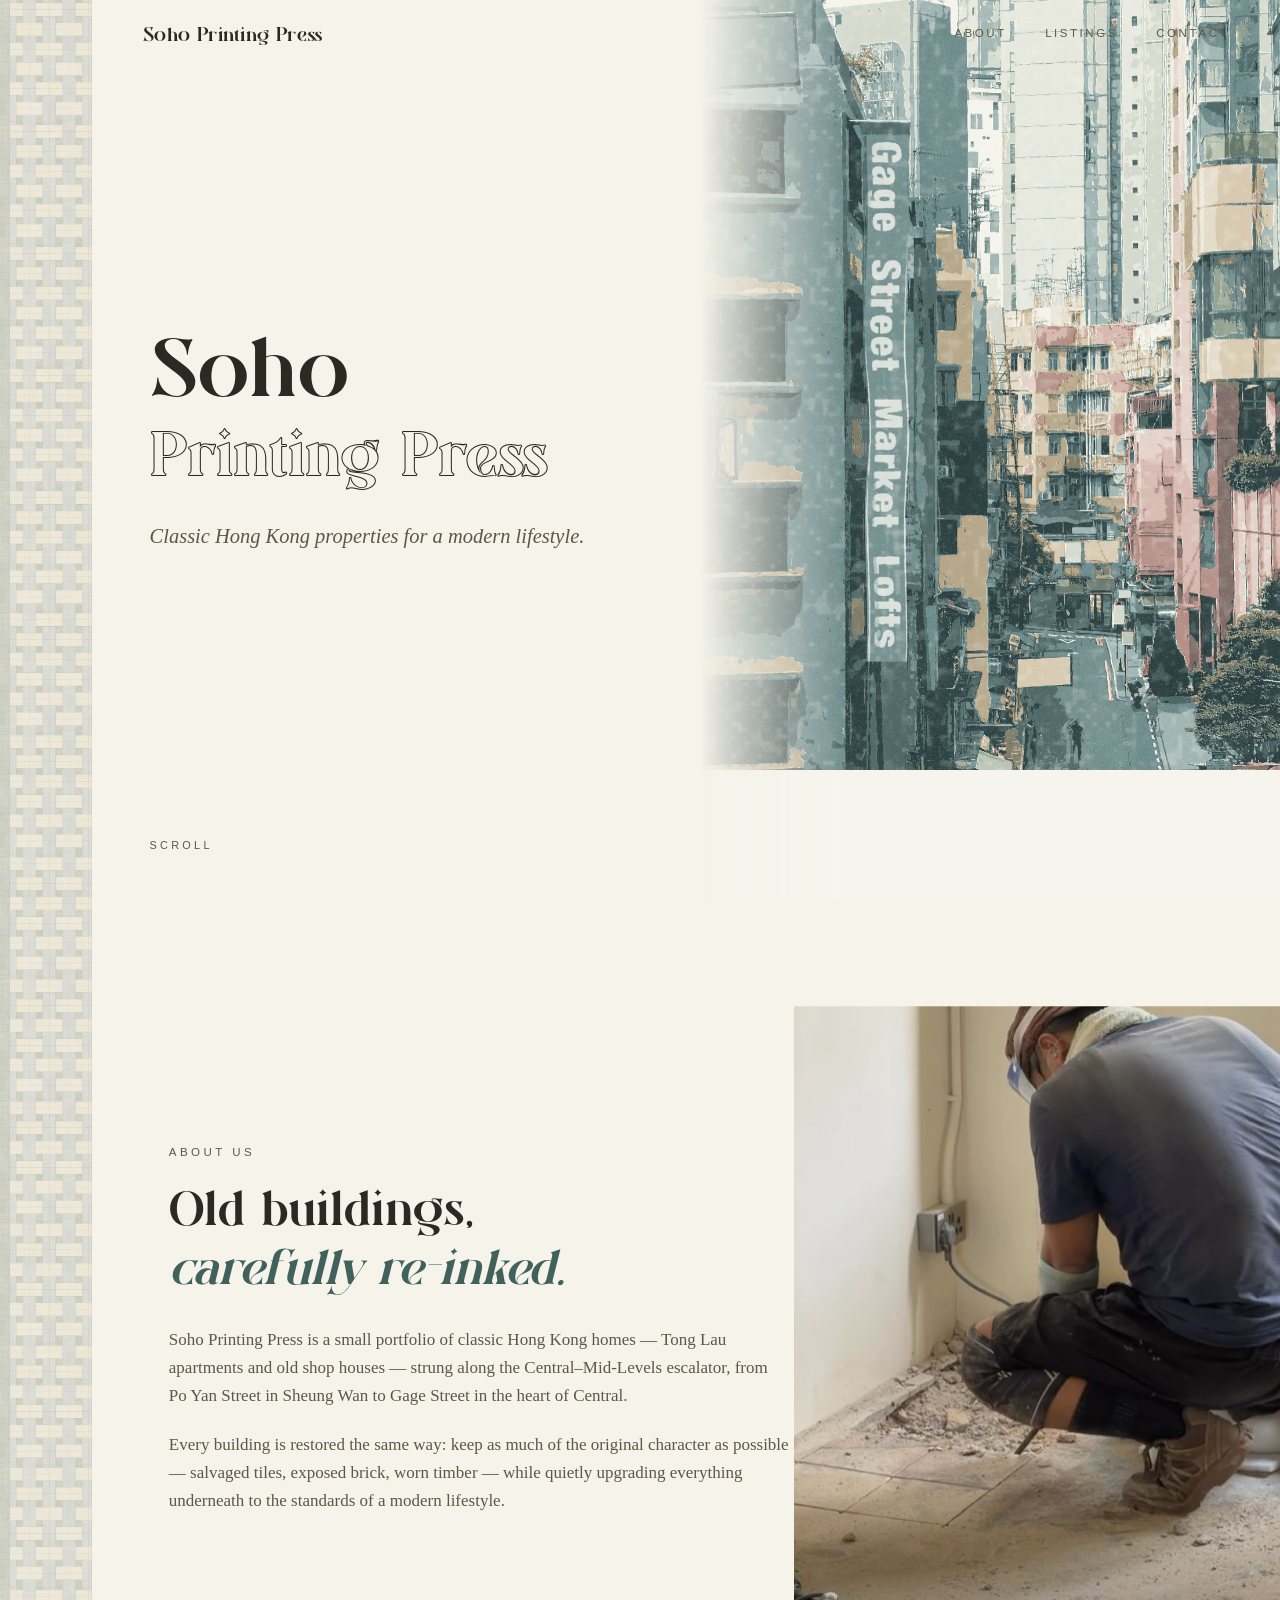
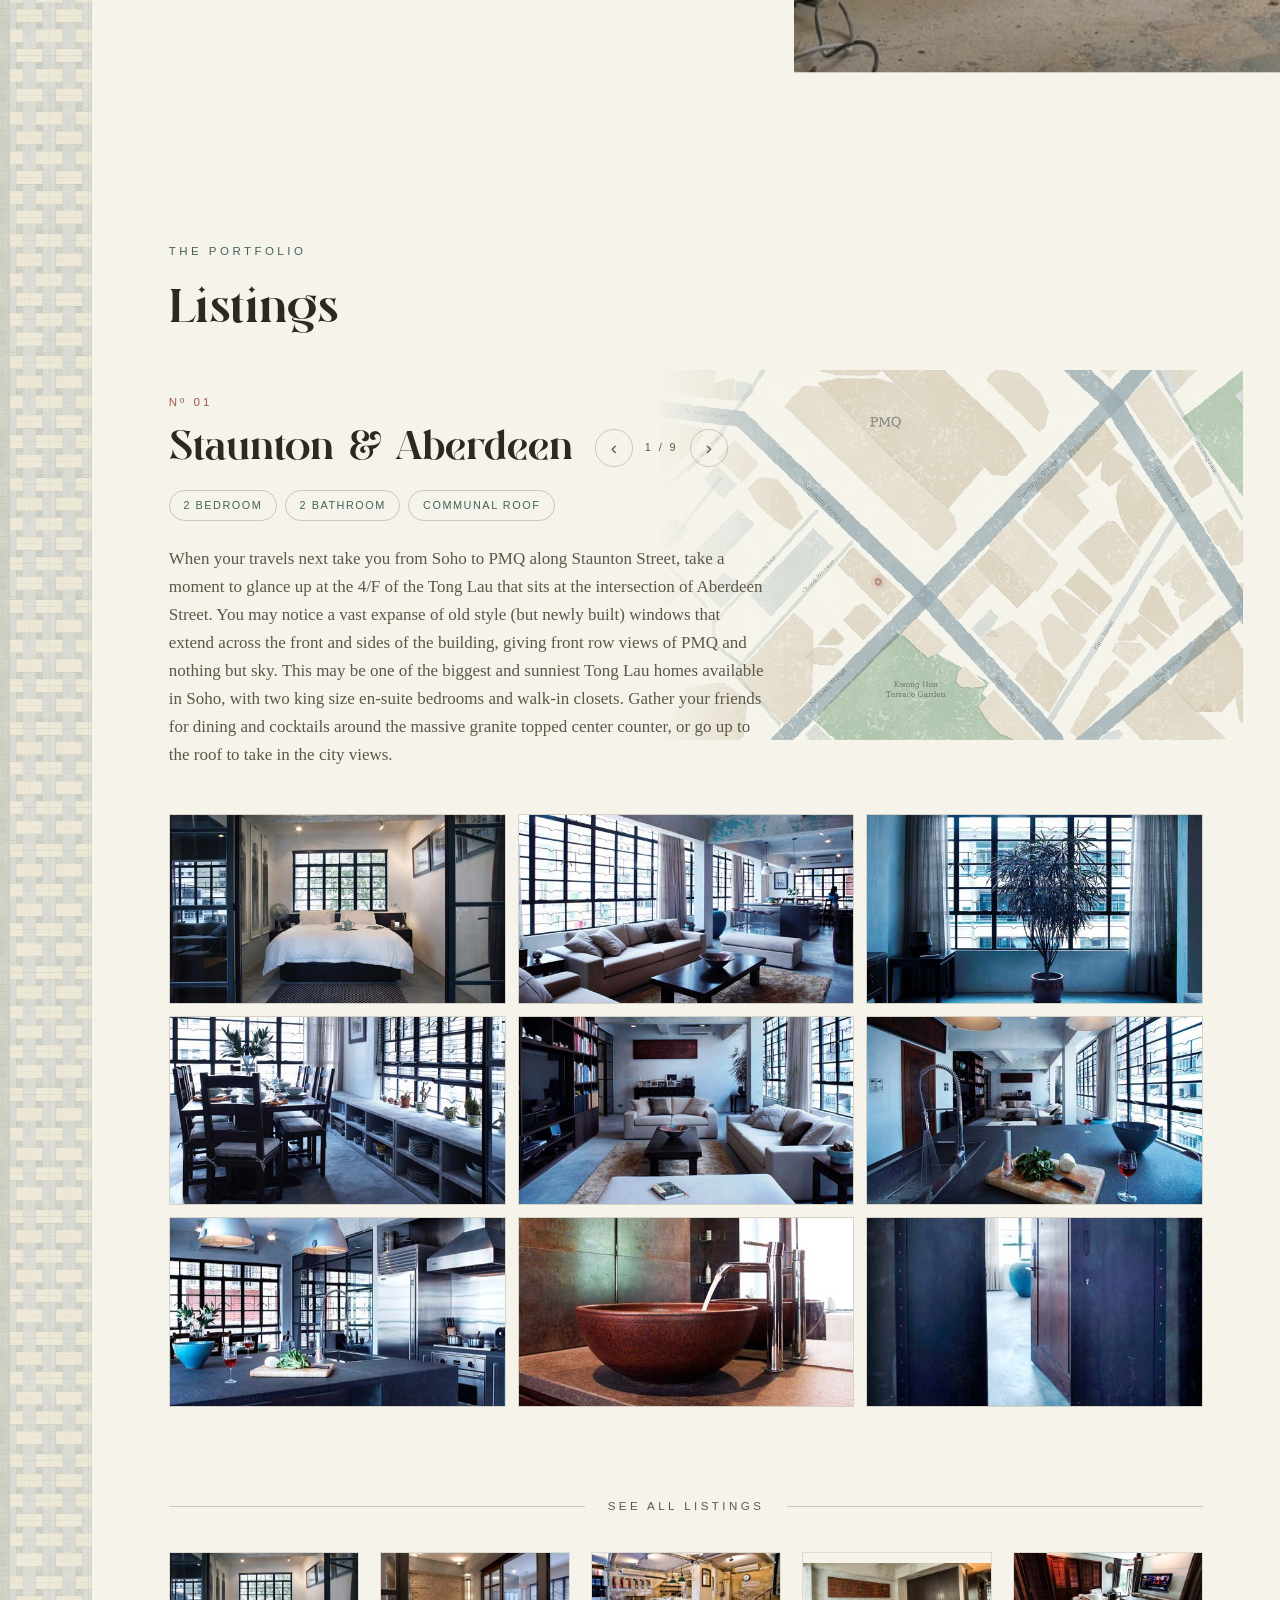
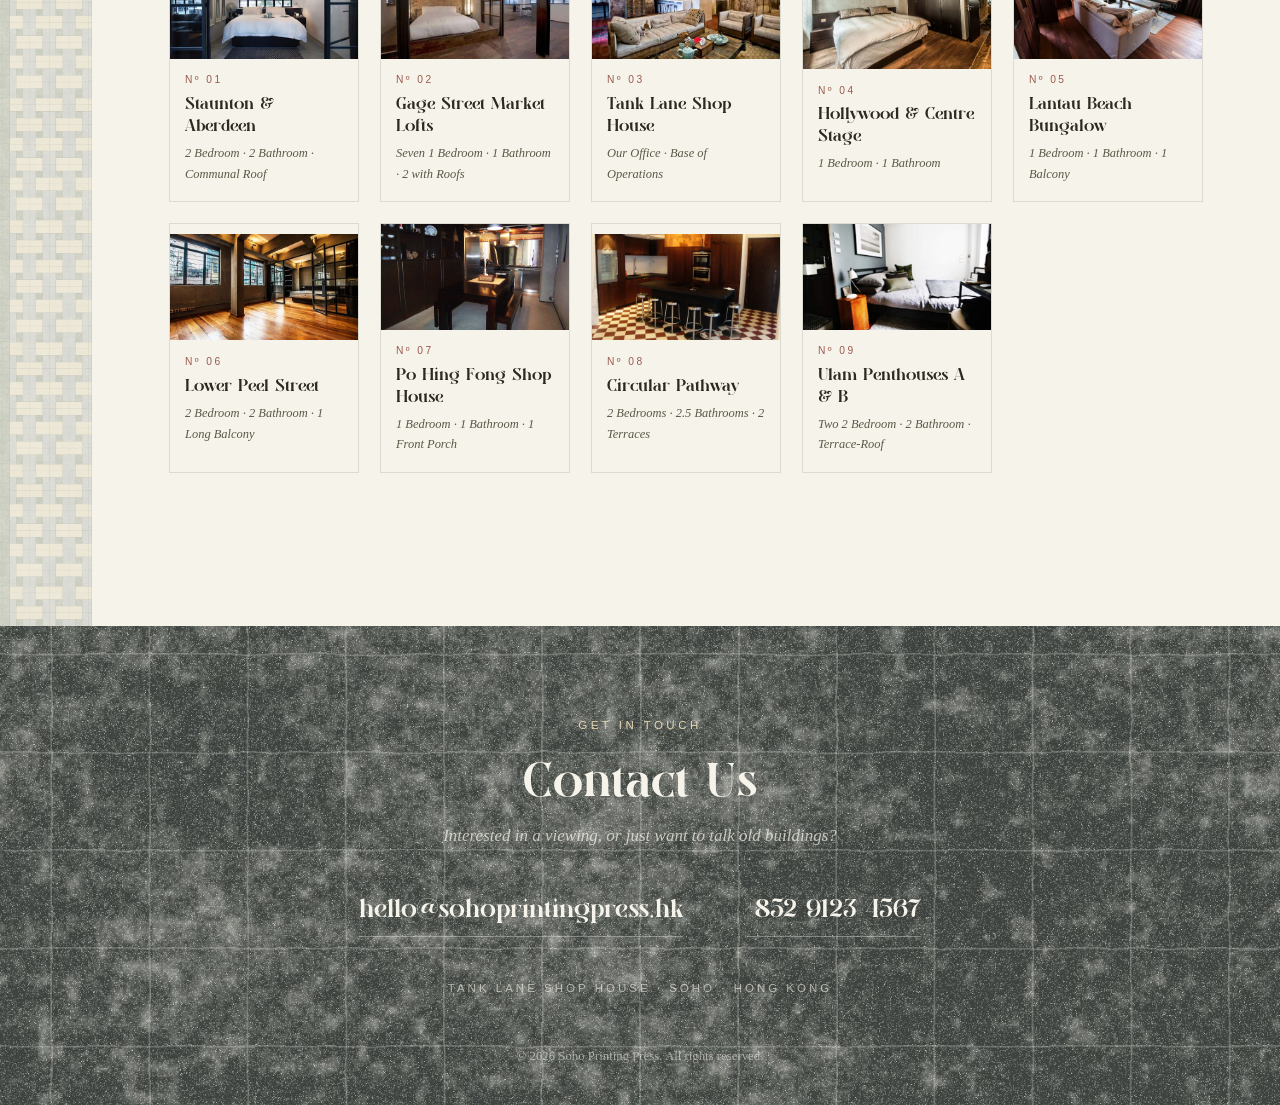
==== index.html @ c4a1db9d "Mobile hero/listings rework, Listings section title, rotating selvedge tiles, reliable press build -" ====
<!doctype html>
<html lang="en">
<head>
<meta charset="utf-8">
<meta name="viewport" content="width=device-width, initial-scale=1">
<title>Soho Printing Press — Classic Hong Kong Properties</title>
<meta name="description" content="Soho Printing Press is a portfolio of classic Hong Kong Tong Lau and shop house properties, restored for a modern lifestyle.">
<link rel="icon" type="image/png" href="assets/favicon.png">
<link rel="stylesheet" href="css/style.css">
</head>
<body>

<header class="nav" id="nav">
  <a class="nav-brand" href="#top">Soho Printing Press</a>
  <nav class="nav-links" aria-label="Sections">
    <a href="#about">About</a>
    <a href="#listings">Listings</a>
    <a href="#contact">Contact</a>
  </nav>
</header>

<main id="top">

  <!-- Printed selvedge: a woven-tile ribbon down the margin; stops at the footer -->
  <div class="ribbon" aria-hidden="true"></div>

  <!-- ============ HERO ============ -->
  <section class="hero">
    <div class="hero-text">
      <h1>
        <span class="h1-solid">Soho</span>
        <span class="h1-outline">Printing&nbsp;Press</span>
      </h1>
      <p class="tagline">Classic Hong Kong properties for a modern lifestyle.</p>
      <a class="scroll-cue" href="#about" aria-label="Scroll down to learn more">
        <span>Scroll</span>
        <i class="cue-line" aria-hidden="true"></i>
      </a>
    </div>
    <div class="hero-art">
      <div class="print-frame">
        <iframe id="hero-print" src="art/gage-street-living-print-fast.html"
                title="Gage Street — a living print" scrolling="no" tabindex="-1"></iframe>
      </div>
    </div>
  </section>

  <!-- ============ ABOUT ============ -->
  <section class="about" id="about">
    <div class="about-inner">
      <p class="eyebrow reveal">About Us</p>
      <h2 class="reveal">Old buildings,<br><em>carefully re-inked.</em></h2>
      <p class="reveal">Soho Printing Press is a small portfolio of classic Hong Kong homes — Tong Lau
        apartments and old shop houses — strung along the Central&ndash;Mid-Levels escalator, from
        Po Yan Street in Sheung Wan to Gage Street in the heart of Central.</p>
      <p class="reveal">Every building is restored the same way: keep as much of the original character
        as possible — salvaged tiles, exposed brick, worn timber — while quietly upgrading everything
        underneath to the standards of a modern lifestyle.</p>
    </div>
    <div class="about-photo" aria-hidden="true"></div>
  </section>

  <!-- ============ LISTINGS ============ -->
  <section class="listings" id="listings">

    <header class="section-head reveal">
      <p class="eyebrow">The Portfolio</p>
      <h2>Listings</h2>
    </header>

    <!-- Listing viewer: cycle through the portfolio with the arrows -->
    <article class="viewer" id="viewer">
      <div class="viewer-prose">
        <header class="viewer-head reveal">
          <p class="l-num" id="viewer-num">Nº 01</p>
          <div class="viewer-title-row">
            <h3 id="viewer-name">Staunton &amp; Aberdeen</h3>
            <div class="viewer-nav">
              <button class="vnav-btn" id="vprev" type="button" aria-label="Previous listing">&#8249;</button>
              <span class="viewer-pos" id="viewer-pos">1 / 9</span>
              <button class="vnav-btn" id="vnext" type="button" aria-label="Next listing">&#8250;</button>
            </div>
          </div>
          <ul class="chips" id="viewer-chips"></ul>
        </header>
        <div class="viewer-body reveal">
          <p id="viewer-desc"></p>
        </div>
        <!-- Illustrated map dissolves in beside the description; one per listing, as they are drawn -->
        <div class="viewer-map" id="viewer-map" aria-hidden="true">
          <iframe id="map-iframe" loading="lazy" src="art/maps/staunton-street-listing-map.html"
                  title="Illustrated location map" scrolling="no" tabindex="-1"></iframe>
        </div>
      </div>
      <div class="viewer-gallery" id="viewer-gallery" aria-label="Photo gallery"></div>
    </article>

    <div class="see-all" id="see-all"><span>See all listings</span></div>
    <div class="cards" id="cards"></div>
  </section>

</main>

<!-- ============ FOOTER ============ -->
<footer class="footer" id="contact">
  <div class="footer-inner">
    <p class="eyebrow eyebrow-light reveal">Get in touch</p>
    <h2 class="reveal">Contact Us</h2>
    <p class="footer-tag reveal">Interested in a viewing, or just want to talk old buildings?</p>
    <div class="footer-contact reveal">
      <a href="mailto:hello@sohoprintingpress.hk">hello@sohoprintingpress.hk</a>
      <a href="tel:+85291234567">+852 9123 4567</a>
    </div>
    <p class="footer-addr reveal">Tank Lane Shop House &middot; Soho &middot; Hong Kong</p>
    <p class="copyright">&copy; <span id="year">2025</span> Soho Printing Press. All rights reserved.</p>
  </div>
</footer>

<!-- ============ LIGHTBOX ============ -->
<div class="lightbox" id="lightbox" aria-hidden="true">
  <button class="lb-close" type="button" data-lb-close aria-label="Close">&times;</button>
  <button class="lb-prev" type="button" aria-label="Previous photo">&#8249;</button>
  <img id="lb-img" alt="">
  <button class="lb-next" type="button" aria-label="Next photo">&#8250;</button>
  <p class="lb-count" id="lb-count"></p>
</div>

<script src="js/main.js"></script>
</body>
</html>
---- css/style.css ----
/* ============================================================
   Soho Printing Press — style sheet
   A letterpress-inspired sheet: paper, ink, and salvaged tile.
   ============================================================ */

@font-face {
  font-family: 'Michelle';
  src: url('../fonts/michelle_2/Michelle.otf') format('opentype');
  font-display: swap;
}
@font-face {
  font-family: 'Michelle Outline';
  src: url('../fonts/michelle_2/Michelle%20Outline.otf') format('opentype');
  font-display: swap;
}

:root {
  --paper:      #f5f3ea;
  --paper-deep: #edeade;
  --ink:        #2b2921;
  --ink-soft:   #5c5847;
  --sage:       #6c8071;
  --teal:       #41625c;
  --blue:       #8ea0b4;
  --cream:      #e4d5b2;
  --rust:       #9c5b4f;
  --line:       rgba(43, 41, 33, .22);
  --line-soft:  rgba(43, 41, 33, .12);
  --ribbon-w:   92px;
  --font-display: 'Michelle', 'Iowan Old Style', 'Palatino Linotype', Georgia, serif;
  --font-outline: 'Michelle Outline', 'Michelle', Georgia, serif;
  --font-body:    'Iowan Old Style', 'Palatino Linotype', 'Book Antiqua', Georgia, serif;
  --font-label:   'Helvetica Neue', Helvetica, Arial, sans-serif;
}

* { box-sizing: border-box; }

html {
  scroll-behavior: smooth;
}

/* Anchor jumps land clear of the fixed nav; the listings section pins to
   the very top of the viewport so no sliver of the section above shows. */
#about, #contact, #viewer { scroll-margin-top: 84px; }
#listings { scroll-margin-top: 0; }

body {
  margin: 0;
  background: var(--paper);
  color: var(--ink);
  font-family: var(--font-body);
  font-size: 17px;
  line-height: 1.65;
  padding-left: var(--ribbon-w);          /* make room for the printed selvedge */
  overflow-x: hidden;
}

main { position: relative; }

img { display: block; max-width: 100%; }
a { color: inherit; }

::selection { background: var(--sage); color: var(--paper); }

/* ------------------------------------------------------------
   The selvedge: woven tiles repeating down the left margin,
   blended into the paper like a printer's registration edge.
   ------------------------------------------------------------ */
.ribbon {
  position: absolute;
  top: 0; bottom: 0;
  left: calc(-1 * var(--ribbon-w));
  width: var(--ribbon-w);
  background: url('../assets/tile-woven.jpg') repeat-y;   /* js/main.js rotates the three tile prints each visit */
  background-size: 100% auto;
  opacity: .34;
  mix-blend-mode: multiply;
  pointer-events: none;
  z-index: 1;
}
.ribbon::after {                            /* a hairline separating selvedge from sheet */
  content: '';
  position: absolute;
  top: 0; bottom: 0; right: 0;
  width: 1px;
  background: var(--line);
}

/* ------------------------------------------------------------
   Navigation
   ------------------------------------------------------------ */
.nav {
  position: fixed;
  top: 0; left: var(--ribbon-w); right: 0;
  z-index: 50;
  display: flex;
  align-items: center;
  justify-content: space-between;
  padding: 1.1rem clamp(1.4rem, 4vw, 3.2rem);
  transition: background .35s ease, box-shadow .35s ease, padding .35s ease, transform .4s cubic-bezier(.2, .7, .2, 1);
}
.nav.hidden {
  transform: translateY(-110%);
}
.nav.scrolled {
  background: rgba(245, 243, 234, .92);
  backdrop-filter: blur(6px);
  box-shadow: 0 1px 0 var(--line-soft);
  padding-top: .7rem;
  padding-bottom: .7rem;
}
.nav-brand {
  font-family: var(--font-display);
  font-size: 1.35rem;
  text-decoration: none;
  letter-spacing: .01em;
  white-space: nowrap;
}
.nav-links { display: flex; gap: clamp(1.2rem, 3vw, 2.6rem); }
.nav-links a {
  font-family: var(--font-label);
  font-size: .72rem;
  letter-spacing: .22em;
  text-transform: uppercase;
  text-decoration: none;
  color: var(--ink-soft);
  position: relative;
  padding-bottom: 3px;
}
.nav-links a::after {
  content: '';
  position: absolute;
  left: 0; bottom: 0;
  width: 100%; height: 1px;
  background: var(--ink);
  transform: scaleX(0);
  transform-origin: right;
  transition: transform .3s ease;
}
.nav-links a:hover::after { transform: scaleX(1); transform-origin: left; }

/* ------------------------------------------------------------
   Shared type
   ------------------------------------------------------------ */
.eyebrow {
  font-family: var(--font-label);
  font-size: .72rem;
  letter-spacing: .3em;
  text-transform: uppercase;
  color: var(--teal);
  margin: 0 0 1.2rem;
}
.eyebrow-light { color: var(--cream); }

h1, h2, h3 { font-family: var(--font-display); font-weight: 400; margin: 0; }

h2 {
  font-size: clamp(2.1rem, 4.4vw, 3.4rem);
  line-height: 1.08;
  margin-bottom: 1.6rem;
}
h2 em { font-style: italic; color: var(--teal); }

/* ------------------------------------------------------------
   Hero — name on the left, the living print on the right
   ------------------------------------------------------------ */
.hero {
  min-height: 100vh;
  display: grid;
  grid-template-columns: minmax(0, 1.05fr) minmax(0, 1fr);
  position: relative;
  z-index: 2;
  /* paper buffer below the print, so jumping to #about doesn't flash art */
  padding-bottom: 10vh;
}
.hero-text {
  display: flex;
  flex-direction: column;
  justify-content: center;
  padding: clamp(5rem, 10vh, 8rem) clamp(1.6rem, 4.5vw, 5rem) clamp(5rem, 12vh, 8rem);
  position: relative;
}
.hero-text h1 { line-height: .98; }
.h1-solid {
  display: block;
  font-size: clamp(3.4rem, 7.2vw, 6.4rem);
  letter-spacing: .01em;
}
.h1-outline {
  display: block;
  font-family: var(--font-outline);
  font-size: clamp(2.6rem, 5.4vw, 4.9rem);
  margin-top: .35rem;
}
.tagline {
  font-size: clamp(1.05rem, 1.6vw, 1.3rem);
  font-style: italic;
  color: var(--ink-soft);
  margin: 1.8rem 0 0;
  white-space: nowrap;
}

.scroll-cue {
  position: absolute;
  left: clamp(1.6rem, 4.5vw, 5rem);
  bottom: clamp(1.6rem, 5vh, 3rem);
  display: flex;
  align-items: center;
  gap: .9rem;
  text-decoration: none;
  font-family: var(--font-label);
  font-size: .68rem;
  letter-spacing: .3em;
  text-transform: uppercase;
  color: var(--ink-soft);
}
.cue-line {
  width: 54px; height: 1px;
  background: var(--ink-soft);
  position: relative;
  overflow: hidden;
}
.cue-line::after {
  content: '';
  position: absolute;
  inset: 0;
  background: var(--paper);
  animation: cue 2.2s cubic-bezier(.65, 0, .35, 1) infinite;
}
@keyframes cue {
  0%   { transform: translateX(-100%); }
  55%  { transform: translateX(0); }
  100% { transform: translateX(102%); }
}

/* The living print sits directly on the sheet, unframed,
   dissolving into the page along its left edge. */
.hero-art {
  display: flex;
  align-items: stretch;
  justify-content: flex-end;
}
.print-frame {
  position: relative;
  height: 100vh;
  aspect-ratio: 983 / 1305;
  max-width: 100%;
  -webkit-mask-image: linear-gradient(to right, transparent 0%, #000 25%);
  mask-image: linear-gradient(to right, transparent 0%, #000 25%);
}
.print-frame iframe {
  width: 100%;
  height: 100%;
  border: 0;
  display: block;
}

/* ------------------------------------------------------------
   About
   ------------------------------------------------------------ */
.about {
  position: relative;
  overflow: hidden;
  padding: clamp(7.5rem, 17vh, 11.5rem) clamp(1.6rem, 6vw, 6rem);
  z-index: 2;
}
.about-photo {
  position: absolute;
  right: 0;
  top: 50%;
  transform: translateY(-50%);
  width: min(38vw, 520px);
  aspect-ratio: 508 / 695;
  background: url('../assets/salvaging-tiles.jpg') center / cover;
  mix-blend-mode: multiply;
  pointer-events: none;
}
.about-inner { max-width: 620px; position: relative; }
.about-inner p { margin: 0 0 1.3rem; color: var(--ink-soft); }
.about-inner p strong { color: var(--ink); }

/* ------------------------------------------------------------
   Listings
   ------------------------------------------------------------ */
.listings {
  padding: clamp(7.5rem, 17vh, 11.5rem) clamp(1.6rem, 6vw, 6rem);
  position: relative;
  z-index: 2;
}
.section-head { margin-bottom: clamp(2.6rem, 6vh, 4rem); }
.section-head h2 { margin-bottom: 0; }
/* Listing viewer */
.viewer { transition: opacity .24s ease; }
.viewer.swap { opacity: 0; }

.viewer-prose { position: relative; }

/* The illustrated map lives on the same layer as the text,
   dissolved into the paper to the right of the description. */
.viewer-map {
  position: absolute;
  top: -3rem; bottom: -2rem;
  left: 47%; right: -2.5rem;
  opacity: 0;
  transition: opacity 1.4s ease;
  pointer-events: none;
  -webkit-mask-image: linear-gradient(to right, transparent 0%, #000 22%);
  mask-image: linear-gradient(to right, transparent 0%, #000 22%);
}
.viewer-map.on { opacity: .55; }
.viewer-map iframe {
  position: absolute;
  top: 46%; left: 0;
  transform: translateY(-50%);
  width: 100%;
  aspect-ratio: 1983 / 1248;
  border: 0;
  mix-blend-mode: multiply;
}
.viewer-head, .viewer-body { position: relative; z-index: 1; }
.viewer-head { margin-bottom: 1.5rem; }
.viewer-title-row {
  display: flex;
  align-items: center;
  flex-wrap: wrap;
  gap: .55rem 1.4rem;
}
.viewer-title-row h3 {
  font-size: clamp(2.1rem, 3.6vw, 3rem);
  line-height: 1.08;
}
.viewer-nav { display: flex; align-items: center; gap: .7rem; }
.vnav-btn {
  width: 2.35rem; height: 2.35rem;
  border-radius: 50%;
  border: 1px solid var(--line);
  background: transparent;
  font-size: 1.2rem;
  line-height: 1;
  color: var(--ink-soft);
  cursor: pointer;
  transition: color .25s ease, border-color .25s ease, transform .25s ease;
}
.vnav-btn:hover { color: var(--ink); border-color: var(--ink); transform: scale(1.08); }
.viewer-pos {
  font-family: var(--font-label);
  font-size: .68rem;
  letter-spacing: .22em;
  color: var(--ink-soft);
  min-width: 3.2em;
  text-align: center;
}
.viewer-body { max-width: 600px; }
.viewer-body p { color: var(--ink-soft); margin: 0; }

.viewer-gallery {
  position: relative;
  z-index: 1;
  display: grid;
  grid-template-columns: repeat(3, 1fr);
  gap: 12px;
  margin-top: clamp(2.2rem, 5vh, 3.4rem);
}

/* "See all listings" divider */
.see-all {
  display: flex;
  align-items: center;
  gap: 1.4rem;
  margin: clamp(4.5rem, 10vh, 6.5rem) 0 clamp(2rem, 4vh, 2.8rem);
}
.see-all::before, .see-all::after {
  content: '';
  flex: 1;
  height: 1px;
  background: var(--line);
}
.see-all span {
  font-family: var(--font-label);
  font-size: .72rem;
  letter-spacing: .3em;
  text-transform: uppercase;
  color: var(--ink-soft);
}

.l-num {
  font-family: var(--font-label);
  font-size: .72rem;
  letter-spacing: .26em;
  text-transform: uppercase;
  color: var(--rust);
  margin: 0 0 .7rem;
}
.featured h3, .modal-text h3 {
  font-size: clamp(1.9rem, 3.2vw, 2.7rem);
  line-height: 1.1;
  margin-bottom: 1.1rem;
}
.chips {
  list-style: none;
  display: flex;
  flex-wrap: wrap;
  gap: .5rem;
  padding: 0;
  margin: 1.1rem 0 0;
}
.chips li {
  font-family: var(--font-label);
  font-size: .68rem;
  letter-spacing: .14em;
  text-transform: uppercase;
  color: var(--teal);
  border: 1px solid var(--line);
  border-radius: 999px;
  padding: .34rem .85rem;
}

.gallery-item {
  position: relative;
  aspect-ratio: 16 / 9;
  overflow: hidden;
  border: 1px solid var(--line-soft);
  cursor: zoom-in;
  padding: 0;
  background: var(--paper-deep);
}
.gallery-item img {
  width: 100%; height: 100%;
  object-fit: cover;
  transition: transform .6s cubic-bezier(.2, .6, .2, 1);
}
.gallery-item:hover img { transform: scale(1.045); }

/* Cards */
.cards {
  display: grid;
  grid-template-columns: repeat(auto-fill, minmax(190px, 1fr));
  gap: clamp(.9rem, 1.6vw, 1.4rem);
}
.card {
  text-align: left;
  border: 1px solid var(--line-soft);
  background: var(--paper);
  padding: 0;
  cursor: pointer;
  font: inherit;
  color: inherit;
  transition: transform .35s ease, box-shadow .35s ease, border-color .35s ease;
}
.card:hover {
  transform: translateY(-5px);
  box-shadow: 0 20px 40px rgba(43, 41, 33, .16);
  border-color: var(--line);
}
.card-img { display: block; aspect-ratio: 16 / 9; overflow: hidden; background: var(--paper-deep); }
.card-img img {
  width: 100%; height: 100%;
  object-fit: cover;
  transition: transform .6s cubic-bezier(.2, .6, .2, 1);
}
.card:hover .card-img img { transform: scale(1.05); }
.card-body { display: block; padding: .85rem .95rem 1.05rem; }
.card-num {
  display: block;
  font-family: var(--font-label);
  font-size: .64rem;
  letter-spacing: .24em;
  text-transform: uppercase;
  color: var(--rust);
}
.card-name {
  display: block;
  font-family: var(--font-display);
  font-size: 1.18rem;
  line-height: 1.15;
  margin: .3rem 0 .35rem;
}
.card-specs { display: block; font-size: .78rem; color: var(--ink-soft); font-style: italic; }

/* ------------------------------------------------------------
   Footer
   ------------------------------------------------------------ */
.footer {
  position: relative;
  z-index: 2;
  margin-left: calc(-1 * var(--ribbon-w));   /* full-bleed past the selvedge */
}
.footer-inner {
  position: relative;
  overflow: hidden;
  background: #595d59 url('../assets/footer-green.jpg') center / cover;
  color: var(--paper);
  text-align: center;
  padding: clamp(4rem, 10vh, 7rem) clamp(1.6rem, 6vw, 6rem) 2.4rem;
}

.footer-inner h2 { color: var(--paper); margin-bottom: .6rem; }
.footer-tag { color: rgba(245, 243, 234, .72); font-style: italic; margin: 0 0 2.2rem; }
.footer-contact {
  display: flex;
  flex-wrap: wrap;
  justify-content: center;
  gap: 1rem clamp(2rem, 5vw, 4rem);
  margin-bottom: 2.6rem;
}
.footer-contact a {
  font-family: var(--font-display);
  font-size: clamp(1.25rem, 2.6vw, 1.8rem);
  text-decoration: none;
  border-bottom: 1px solid rgba(245, 243, 234, .35);
  padding-bottom: .2rem;
  transition: border-color .3s ease, color .3s ease;
}
.footer-contact a:hover { color: var(--cream); border-color: var(--cream); }
.footer-addr {
  font-family: var(--font-label);
  font-size: .72rem;
  letter-spacing: .26em;
  text-transform: uppercase;
  color: rgba(245, 243, 234, .62);
  margin: 0 0 3rem;
}
.copyright {
  font-size: .8rem;
  color: rgba(245, 243, 234, .55);
  margin: 0;
}

/* ------------------------------------------------------------
   Lightbox
   ------------------------------------------------------------ */
.lightbox {
  position: fixed; inset: 0;
  z-index: 120;
  background: rgba(22, 21, 16, .93);
  display: none;
  align-items: center;
  justify-content: center;
}
.lightbox.open { display: flex; }
.lightbox img {
  max-width: 88vw;
  max-height: 84vh;
  box-shadow: 0 30px 80px rgba(0, 0, 0, .5);
}
.lb-close, .lb-prev, .lb-next {
  position: absolute;
  background: none;
  border: none;
  color: rgba(245, 243, 234, .75);
  cursor: pointer;
  transition: color .25s ease;
}
.lb-close:hover, .lb-prev:hover, .lb-next:hover { color: #fff; }
.lb-close { top: 1.2rem; right: 1.6rem; font-size: 2.4rem; }
.lb-prev, .lb-next { top: 50%; transform: translateY(-50%); font-size: 3rem; padding: 1rem; }
.lb-prev { left: 1rem; }
.lb-next { right: 1rem; }
.lb-count {
  position: absolute;
  bottom: 1.4rem;
  left: 50%;
  transform: translateX(-50%);
  font-family: var(--font-label);
  font-size: .72rem;
  letter-spacing: .3em;
  color: rgba(245, 243, 234, .65);
  margin: 0;
}

/* ------------------------------------------------------------
   Scroll reveals
   ------------------------------------------------------------ */
.reveal {
  opacity: 0;
  transform: translateY(26px);
  transition: opacity .8s ease, transform .8s cubic-bezier(.2, .65, .2, 1);
}
.reveal.in { opacity: 1; transform: none; }

/* ------------------------------------------------------------
   Responsive
   ------------------------------------------------------------ */
@media (max-width: 1000px) {
  /* the map drops below the description as a simple block on small screens */
  .viewer-map {
    position: relative;
    inset: auto;
    margin-top: 2rem;
    -webkit-mask-image: none;
    mask-image: none;
  }
  .viewer-map.on { opacity: 1; }
  .viewer-map iframe {
    position: static;
    transform: none;
    width: 100%;
    border: 1px solid var(--line-soft);
  }
}

@media (max-width: 1000px) {
  :root { --ribbon-w: 0px; }   /* selvedge folds away on small screens */
  .ribbon { display: none; }
  .nav { left: 0; }
}

@media (max-width: 860px) {
  /* Hero: tighter to the header, and the print is pulled up behind the
     tagline, dissolving in from its top edge instead of its left. */
  .hero { grid-template-columns: 1fr; min-height: 0; padding-bottom: 5vh; }
  .hero-text { padding-top: 5rem; padding-bottom: 0; z-index: 2; }
  .tagline { white-space: normal; }   /* one line on desktop, wraps on small screens */
  .scroll-cue {
    position: relative;
    left: auto; bottom: auto;
    margin-top: 1.5rem;
    align-self: flex-start;
    background: var(--paper);         /* sits on top of the risen print */
    border: 1px solid var(--line-soft);
    border-radius: 999px;
    padding: .5rem .95rem;
    box-shadow: 0 1px 0 var(--line-soft);
  }
  .hero-art {
    justify-content: center;
    padding: 0 1.2rem;
    margin-top: -2.6rem;              /* the art rises behind the tagline */
    position: relative;
    z-index: 1;
  }
  .print-frame {
    height: auto;
    width: min(100%, 60vh);
    -webkit-mask-image: linear-gradient(to bottom, transparent 0%, #000 16%);
    mask-image: linear-gradient(to bottom, transparent 0%, #000 16%);
  }
  /* the about photo becomes an inline figure after the text on small screens */
  .about-photo {
    position: static;
    transform: none;
    width: min(100%, 420px);
    margin: 2.4rem auto 0;
  }

  /* Listing viewer: arrows above the name, a swipeable photo strip above
     the description, and the map as a faint backdrop behind the title. */
  .viewer { display: flex; flex-direction: column; position: relative; }
  .viewer-prose { display: contents; }
  .viewer-head { order: 1; display: flex; flex-direction: column; }
  .viewer-title-row { display: contents; }
  .viewer-nav { order: -1; margin: 0 0 1.2rem; }
  .vnav-btn { width: 2.6rem; height: 2.6rem; }
  .viewer-body { order: 3; }
  .viewer-gallery {
    order: 2;
    display: flex;
    gap: 10px;
    margin: 0 calc(-1 * clamp(1.6rem, 6vw, 6rem)) 1.8rem;
    padding: 0 clamp(1.6rem, 6vw, 6rem);
    overflow-x: auto;
    scroll-snap-type: x mandatory;
    scrollbar-width: none;
  }
  .viewer-gallery::-webkit-scrollbar { display: none; }
  .gallery-item { flex: 0 0 86%; scroll-snap-align: center; }
  .viewer-map {
    position: absolute;
    top: -2.2rem; bottom: auto;
    left: calc(-1 * clamp(1.6rem, 6vw, 6rem));
    right: calc(-1 * clamp(1.6rem, 6vw, 6rem));
    margin-top: 0;
    -webkit-mask-image: linear-gradient(to bottom, transparent 0%, #000 20%, #000 68%, transparent 100%);
    mask-image: linear-gradient(to bottom, transparent 0%, #000 20%, #000 68%, transparent 100%);
  }
  .viewer-map.on { opacity: .4; }
  .viewer-map iframe {
    position: static;
    transform: none;
    width: 100%;
    border: 0;
  }
}

@media (max-width: 520px) {
  /* the brand and the links wrap onto two lines instead of colliding */
  .nav { flex-wrap: wrap; row-gap: .1rem; padding: .75rem 1.1rem; }
  .nav-brand { font-size: 1.05rem; }
  .nav-links { gap: 1.1rem; margin-left: auto; }
  .nav-links a { font-size: .62rem; letter-spacing: .16em; }
}

/* ------------------------------------------------------------
   Reduced motion
   ------------------------------------------------------------ */
@media (prefers-reduced-motion: reduce) {
  html { scroll-behavior: auto; }
  .reveal { opacity: 1; transform: none; transition: none; }
  .cue-line::after { animation: none; }
  .gallery-item img, .card-img img { transition: none; }
}
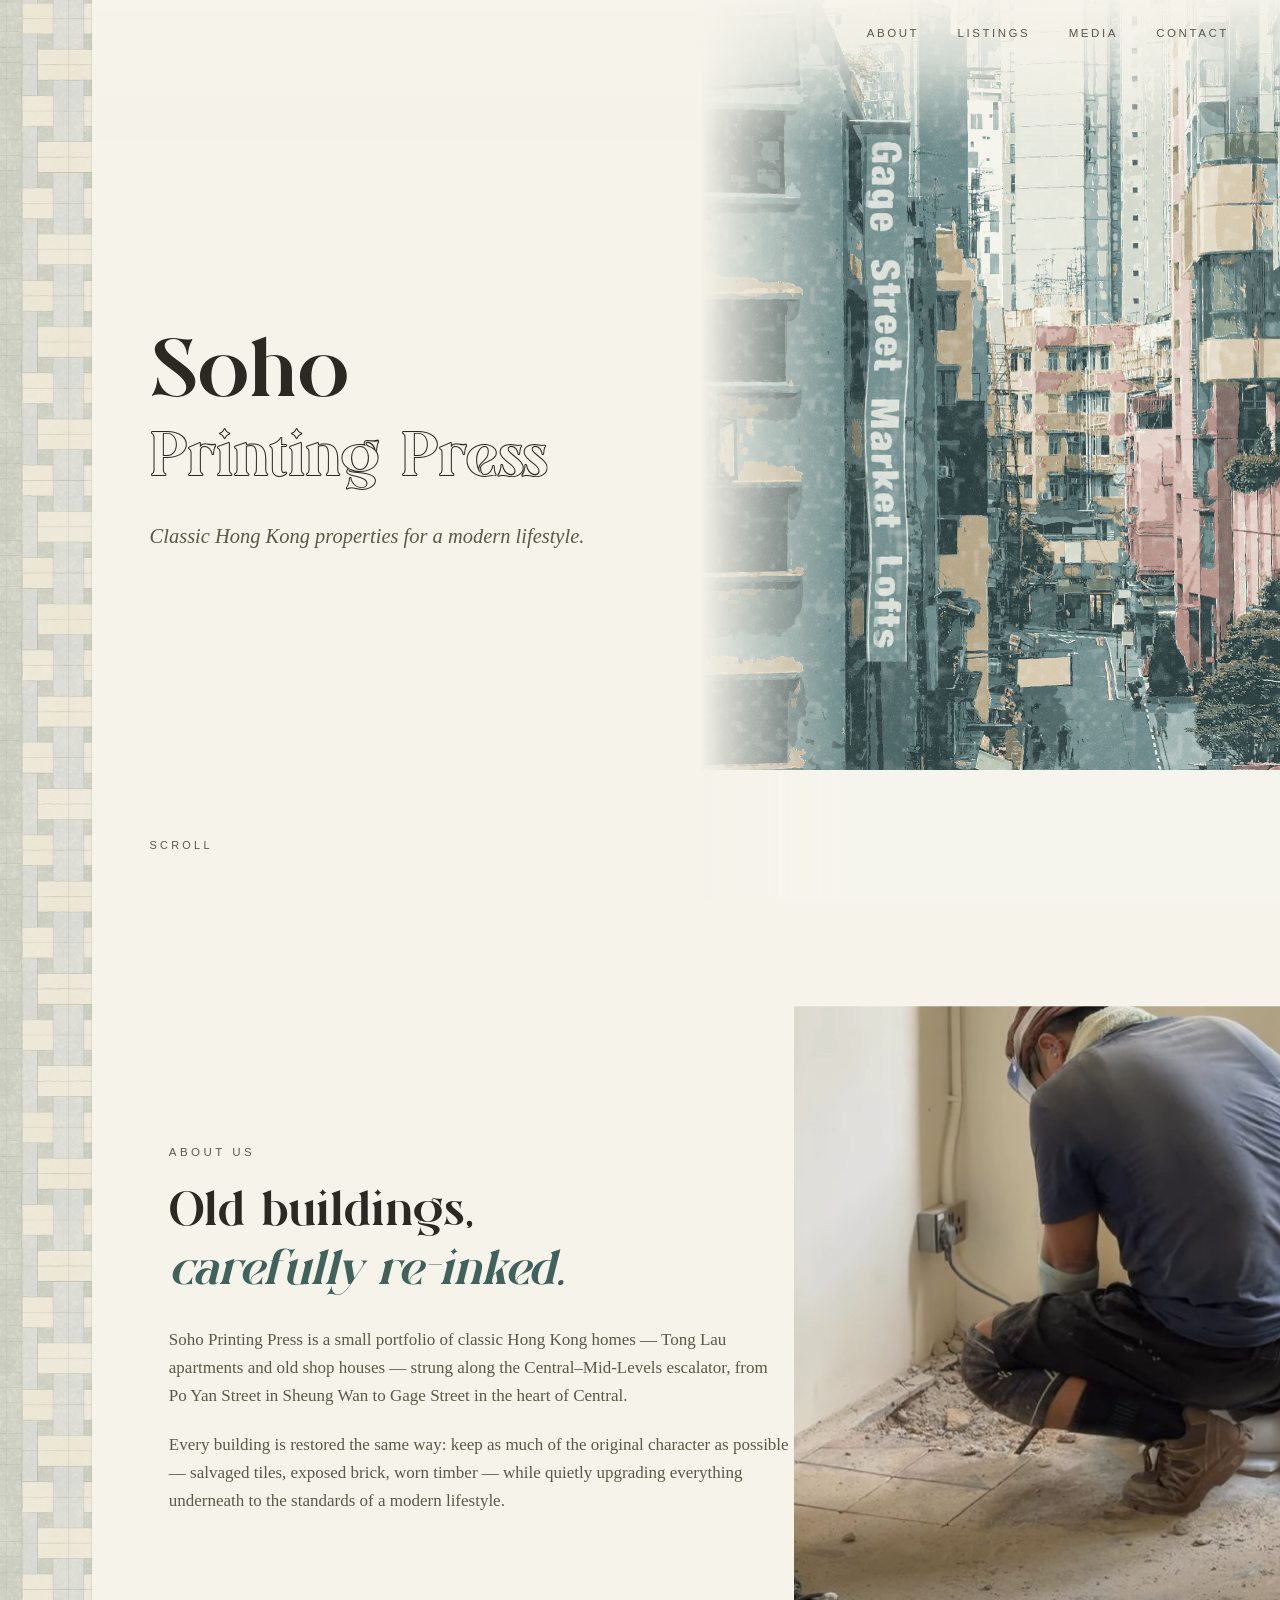
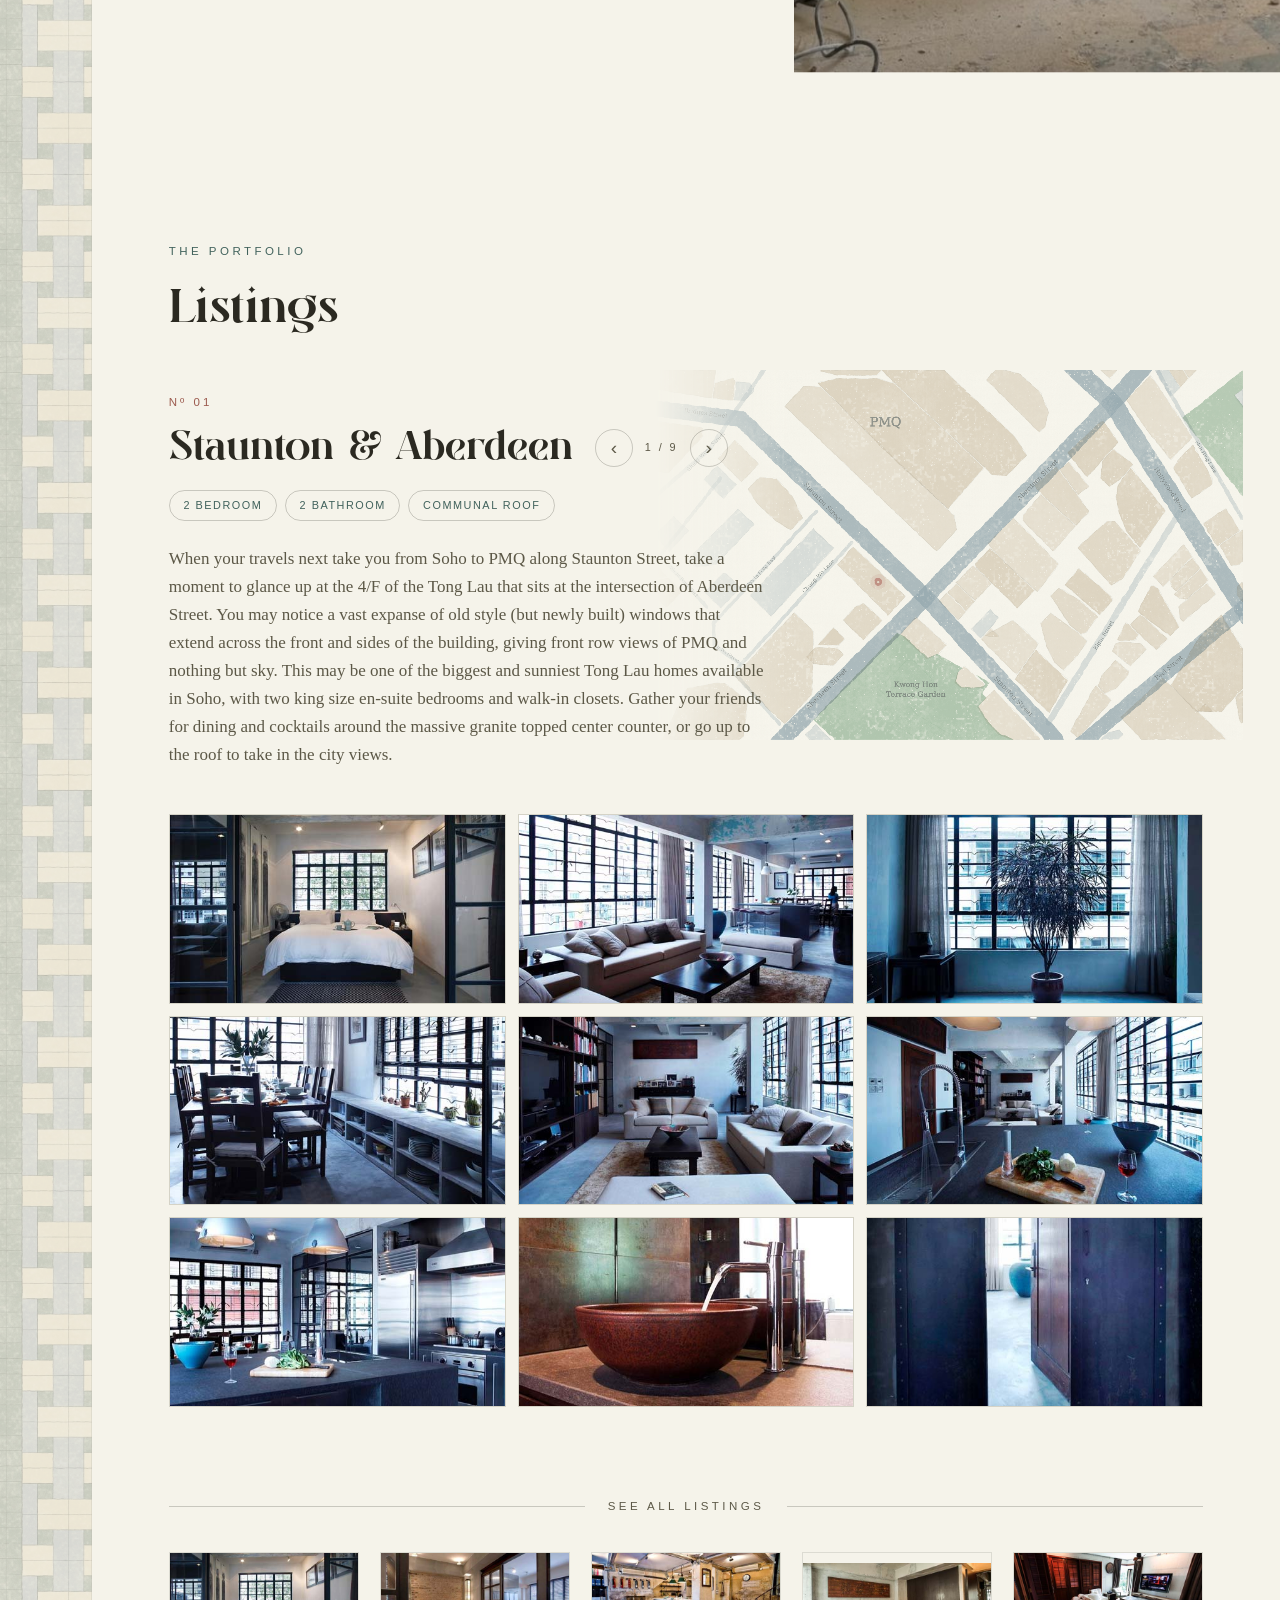
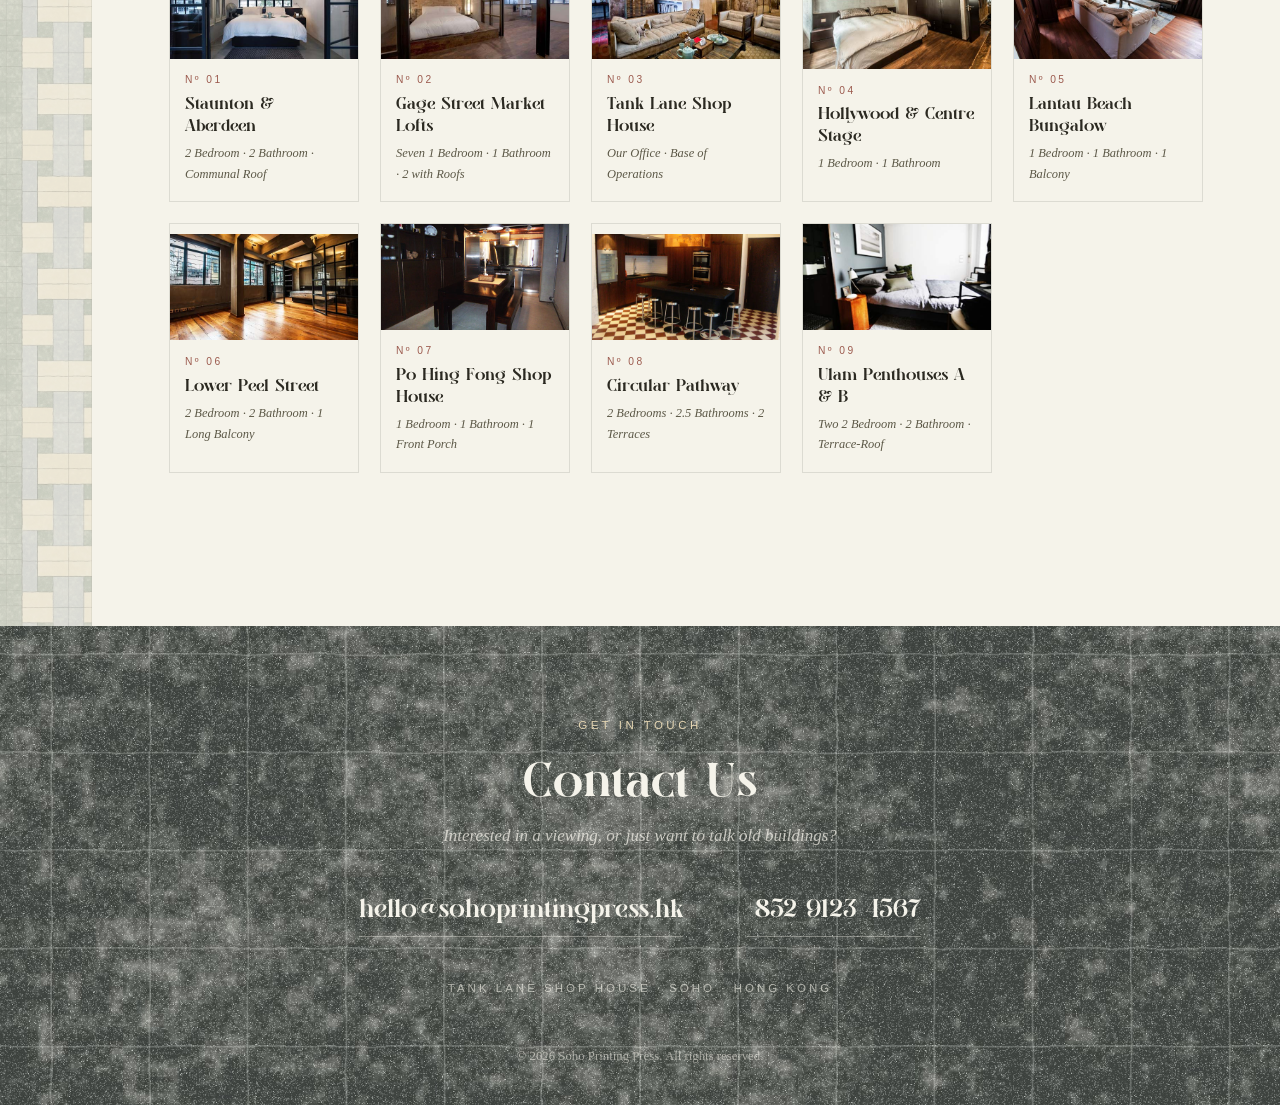
==== commit ad1cbe2d: "Media page, animated title handoff, responsive nav; fix ribbon tile seams - Add media.html (press/in" ====
--- a/index.html
+++ b/index.html
@@ -11,10 +11,14 @@
 <body>
 
 <header class="nav" id="nav">
-  <a class="nav-brand" href="#top">Soho Printing Press</a>
-  <nav class="nav-links" aria-label="Sections">
+  <a class="nav-brand" href="#top"><span class="nb nb-soho">Soho</span> <span class="nb nb-press">Printing&nbsp;Press</span></a>
+  <button class="hamburger" id="hamburger" type="button" aria-label="Toggle menu" aria-expanded="false" aria-controls="nav-links">
+    <span></span><span></span><span></span>
+  </button>
+  <nav class="nav-links" id="nav-links" aria-label="Sections">
     <a href="#about">About</a>
     <a href="#listings">Listings</a>
+    <a href="media.html">Media</a>
     <a href="#contact">Contact</a>
   </nav>
 </header>
@@ -32,10 +36,6 @@
         <span class="h1-outline">Printing&nbsp;Press</span>
       </h1>
       <p class="tagline">Classic Hong Kong properties for a modern lifestyle.</p>
-      <a class="scroll-cue" href="#about" aria-label="Scroll down to learn more">
-        <span>Scroll</span>
-        <i class="cue-line" aria-hidden="true"></i>
-      </a>
     </div>
     <div class="hero-art">
       <div class="print-frame">
@@ -43,6 +43,10 @@
                 title="Gage Street — a living print" scrolling="no" tabindex="-1"></iframe>
       </div>
     </div>
+    <a class="scroll-cue" href="#about" aria-label="Scroll down to learn more">
+      <span>Scroll</span>
+      <i class="cue-line" aria-hidden="true"></i>
+    </a>
   </section>
 
   <!-- ============ ABOUT ============ -->
@@ -125,6 +129,14 @@
   <p class="lb-count" id="lb-count"></p>
 </div>
 
+<!-- A loose copy of the hero title: it is driven by scroll so the real title
+     appears to lift off the sheet and land in the header. -->
+<div class="title-fly" id="title-fly" aria-hidden="true">
+  <span class="tf tf-soho">Soho</span>
+  <span class="tf tf-press-outline">Printing&nbsp;Press</span>
+  <span class="tf tf-press-solid">Printing&nbsp;Press</span>
+</div>
+
 <script src="js/main.js"></script>
 </body>
 </html>
--- a/css/style.css
+++ b/css/style.css
@@ -27,10 +27,10 @@
   --line:       rgba(43, 41, 33, .22);
   --line-soft:  rgba(43, 41, 33, .12);
   --ribbon-w:   92px;
-  --font-display: 'Michelle', 'Iowan Old Style', 'Palatino Linotype', Georgia, serif;
+  --font-display: 'Michelle', 'Iowan Old Style', 'Palatino Linotype', Georgia, 'Songti SC', 'SimSun', 'Noto Serif CJK SC', serif;
   --font-outline: 'Michelle Outline', 'Michelle', Georgia, serif;
-  --font-body:    'Iowan Old Style', 'Palatino Linotype', 'Book Antiqua', Georgia, serif;
-  --font-label:   'Helvetica Neue', Helvetica, Arial, sans-serif;
+  --font-body:    'Iowan Old Style', 'Palatino Linotype', 'Book Antiqua', Georgia, 'Songti SC', 'SimSun', 'Noto Serif CJK SC', serif;
+  --font-label:   'Helvetica Neue', Helvetica, Arial, 'PingFang SC', 'Hiragino Sans GB', 'Microsoft YaHei', 'Noto Sans CJK SC', sans-serif;
 }
 
 * { box-sizing: border-box; }
@@ -71,8 +71,10 @@
   top: 0; bottom: 0;
   left: calc(-1 * var(--ribbon-w));
   width: var(--ribbon-w);
-  background: url('../assets/tile-woven.jpg') repeat-y;   /* js/main.js rotates the three tile prints each visit */
-  background-size: 100% auto;
+  background: url('../assets/tile-woven.jpg') repeat;   /* js/main.js rotates the three tile prints each visit */
+  /* tiles are scaled up so roughly three show across the ribbon (js sets a
+     per-pattern width) instead of the whole compressed sheet */
+  background-size: 233% auto;
   opacity: .34;
   mix-blend-mode: multiply;
   pointer-events: none;
@@ -109,12 +111,85 @@
   padding-top: .7rem;
   padding-bottom: .7rem;
 }
+/* On the landing page the print runs to the top edge, so the transparent
+   header sits on artwork. A paper scrim fades the ink out behind the links;
+   it disappears once the solid header takes over on scroll. */
+.nav::before {
+  content: '';
+  position: absolute;
+  left: 0; right: 0; top: 0;
+  height: 9rem;
+  background: linear-gradient(to bottom,
+    rgba(245, 243, 234, .97) 0%,
+    rgba(245, 243, 234, .72) 42%,
+    rgba(245, 243, 234, 0) 100%);
+  pointer-events: none;
+  z-index: -1;
+  transition: opacity .35s ease;
+}
+.nav.scrolled::before { opacity: 0; }
 .nav-brand {
   font-family: var(--font-display);
   font-size: 1.35rem;
+  line-height: .98;
+  padding-block: .45rem;      /* keeps the header height as the line-height tightens */
   text-decoration: none;
   letter-spacing: .01em;
   white-space: nowrap;
+  /* stays out of the header until the hero title has lifted up into it */
+  opacity: 0;
+  transition: opacity .4s ease;
+}
+.nav.brand-on .nav-brand { opacity: 1; }
+/* The hero title itself becomes the brand, so the hand-off is instant. */
+body.title-morph .nav-brand { transition: none; }
+/* inline-block so each word's box matches the flying copy, making the
+   hand-off at the end of the animation pixel-for-pixel */
+.nav-brand .nb { display: inline-block; }
+
+/* ------------------------------------------------------------
+   The flying hero title
+   A fixed copy of the hero <h1>; scroll drives each word from its
+   place on the sheet to its place in the header, the outlined
+   "Printing Press" inking itself solid on the way.
+   ------------------------------------------------------------ */
+.title-fly {
+  position: fixed;
+  left: 0; top: 0;
+  z-index: 60;
+  display: none;
+  pointer-events: none;
+  visibility: hidden;        /* switched on by js once measured */
+}
+body.title-morph .title-fly { display: block; }
+body.title-morph .hero-text h1 { opacity: 0; }   /* the fly renders the title */
+/* The drop-down menu must sit above the flying title, so fold it away. */
+.nav.menu-open ~ .title-fly { display: none; }
+
+.tf {
+  position: absolute;
+  left: 0; top: 0;
+  transform-origin: 0 0;
+  white-space: nowrap;
+  display: block;
+  line-height: .98;
+  will-change: transform;
+  backface-visibility: hidden;
+}
+.tf-soho {
+  font-family: var(--font-display);
+  font-size: clamp(3.4rem, 7.2vw, 6.4rem);
+  letter-spacing: .01em;
+}
+.tf-press-outline {
+  font-family: var(--font-outline);
+  font-size: clamp(2.6rem, 5.4vw, 4.9rem);
+}
+.tf-press-solid {
+  font-family: var(--font-display);
+  font-size: clamp(2.6rem, 5.4vw, 4.9rem);
+  letter-spacing: .01em;
+  opacity: 0;
 }
 .nav-links { display: flex; gap: clamp(1.2rem, 3vw, 2.6rem); }
 .nav-links a {
@@ -139,6 +214,9 @@
 }
 .nav-links a:hover::after { transform: scaleX(1); transform-origin: left; }
 
+/* The hamburger stays folded away on wide screens */
+.hamburger { display: none; }
+
 /* ------------------------------------------------------------
    Shared type
    ------------------------------------------------------------ */
@@ -200,10 +278,12 @@
   white-space: nowrap;
 }
 
+/* Anchored to .hero, whose 10vh bottom buffer needs compensating for,
+   so the cue lands just above the fold line */
 .scroll-cue {
   position: absolute;
   left: clamp(1.6rem, 4.5vw, 5rem);
-  bottom: clamp(1.6rem, 5vh, 3rem);
+  bottom: calc(clamp(1.6rem, 5vh, 3rem) + 10vh);
   display: flex;
   align-items: center;
   gap: .9rem;
@@ -569,6 +649,68 @@
 }
 
 /* ------------------------------------------------------------
+   Media page — press, interviews and films
+   ------------------------------------------------------------ */
+.media {
+  position: relative;
+  z-index: 2;
+  max-width: 1180px;
+  padding: clamp(7rem, 13vh, 9.5rem) clamp(1.6rem, 6vw, 6rem) clamp(4.5rem, 9vh, 7rem);
+}
+.media-head { max-width: 62ch; margin-bottom: clamp(2.6rem, 6vh, 4rem); }
+.media-head h2 { margin-bottom: .8rem; }
+.media-intro { color: var(--ink-soft); margin: 0; }
+
+.media-group { margin-bottom: clamp(2.6rem, 6vh, 4rem); }
+.media-group h3 {
+  font-size: clamp(1.5rem, 2.4vw, 2rem);
+  line-height: 1.1;
+  margin: 0 0 1.1rem;
+  padding-bottom: .6rem;
+  border-bottom: 1px solid var(--line);
+}
+
+.media-list { list-style: none; margin: 0; padding: 0; }
+.media-item { border-bottom: 1px solid var(--line-soft); }
+.media-item a {
+  display: grid;
+  grid-template-columns: minmax(0, 10rem) minmax(0, 1fr) auto;
+  align-items: baseline;
+  gap: .25rem 1.5rem;
+  padding: .95rem .3rem;
+  text-decoration: none;
+  color: inherit;
+  transition: background .25s ease, padding-left .3s cubic-bezier(.2, .7, .2, 1);
+}
+.media-item a:hover { background: var(--paper-deep); padding-left: .8rem; }
+.media-src {
+  font-family: var(--font-label);
+  font-size: .64rem;
+  letter-spacing: .2em;
+  text-transform: uppercase;
+  color: var(--teal);
+}
+.media-title { font-family: var(--font-display); font-size: 1.08rem; line-height: 1.3; }
+.media-play { color: var(--rust); font-size: .68em; margin-right: .55rem; vertical-align: .08em; }
+.media-meta {
+  font-family: var(--font-label);
+  font-size: .64rem;
+  letter-spacing: .14em;
+  text-transform: uppercase;
+  color: var(--ink-soft);
+  white-space: nowrap;
+  text-align: right;
+}
+.media-arrow { display: inline-block; margin-left: .5rem; transition: transform .25s ease, color .25s ease; }
+.media-item a:hover .media-arrow { transform: translate(2px, -2px); color: var(--rust); }
+
+@media (max-width: 680px) {
+  .media-item a { grid-template-columns: minmax(0, 1fr) auto; }
+  .media-src { grid-column: 1 / -1; }
+  .media-title { font-size: 1rem; }
+}
+
+/* ------------------------------------------------------------
    Scroll reveals
    ------------------------------------------------------------ */
 .reveal {
@@ -606,22 +748,73 @@
 }
 
 @media (max-width: 860px) {
+  /* hamburger replaces the section links; the menu drops open under it */
+  .hamburger {
+    display: flex;
+    flex-direction: column;
+    gap: 5px;
+    background: none;
+    border: 0;
+    padding: .4rem 0;
+    cursor: pointer;
+  }
+  .hamburger span {
+    display: block;
+    width: 22px;
+    height: 1.5px;
+    background: var(--ink);
+    transition: transform .35s ease, opacity .25s ease;
+  }
+  #nav.menu-open .hamburger span:nth-child(1) { transform: translateY(6.5px) rotate(45deg); }
+  #nav.menu-open .hamburger span:nth-child(2) { opacity: 0; }
+  #nav.menu-open .hamburger span:nth-child(3) { transform: translateY(-6.5px) rotate(-45deg); }
+
+  .nav-links {
+    position: absolute;
+    top: 100%;
+    right: clamp(1.4rem, 4vw, 3.2rem);
+    flex-direction: column;
+    gap: 1.15rem;
+    background: var(--paper);
+    border: 1px solid var(--line-soft);
+    border-radius: 4px;
+    box-shadow: 0 14px 34px rgba(43, 41, 33, .16);
+    padding: 1rem 1.4rem;
+    opacity: 0;
+    transform: translateY(-.45rem);
+    pointer-events: none;
+    transition: opacity .3s ease, transform .3s ease;
+  }
+  .nav.menu-open .nav-links {
+    opacity: 1;
+    transform: none;
+    pointer-events: auto;
+  }
+}
+
+@media (max-width: 860px) {
   /* Hero: tighter to the header, and the print is pulled up behind the
      tagline, dissolving in from its top edge instead of its left. */
   .hero { grid-template-columns: 1fr; min-height: 0; padding-bottom: 5vh; }
   .hero-text { padding-top: 5rem; padding-bottom: 0; z-index: 2; }
   .tagline { white-space: normal; }   /* one line on desktop, wraps on small screens */
+  /* the cue drops below the risen print, near the bottom of the screen,
+     reading as a paper 'bubble' once the living print has loaded */
   .scroll-cue {
     position: relative;
     left: auto; bottom: auto;
     margin-top: 1.5rem;
-    align-self: flex-start;
-    background: var(--paper);         /* sits on top of the risen print */
+    justify-self: start;
+    background: var(--paper);         /* sits below the risen print */
     border: 1px solid var(--line-soft);
     border-radius: 999px;
     padding: .5rem .95rem;
     box-shadow: 0 1px 0 var(--line-soft);
-  }
+    opacity: 0;
+    visibility: hidden;
+    transition: opacity .8s ease .3s, visibility .8s;
+  }
+  .hero.art-loaded .scroll-cue { opacity: 1; visibility: visible; }
   .hero-art {
     justify-content: center;
     padding: 0 1.2rem;
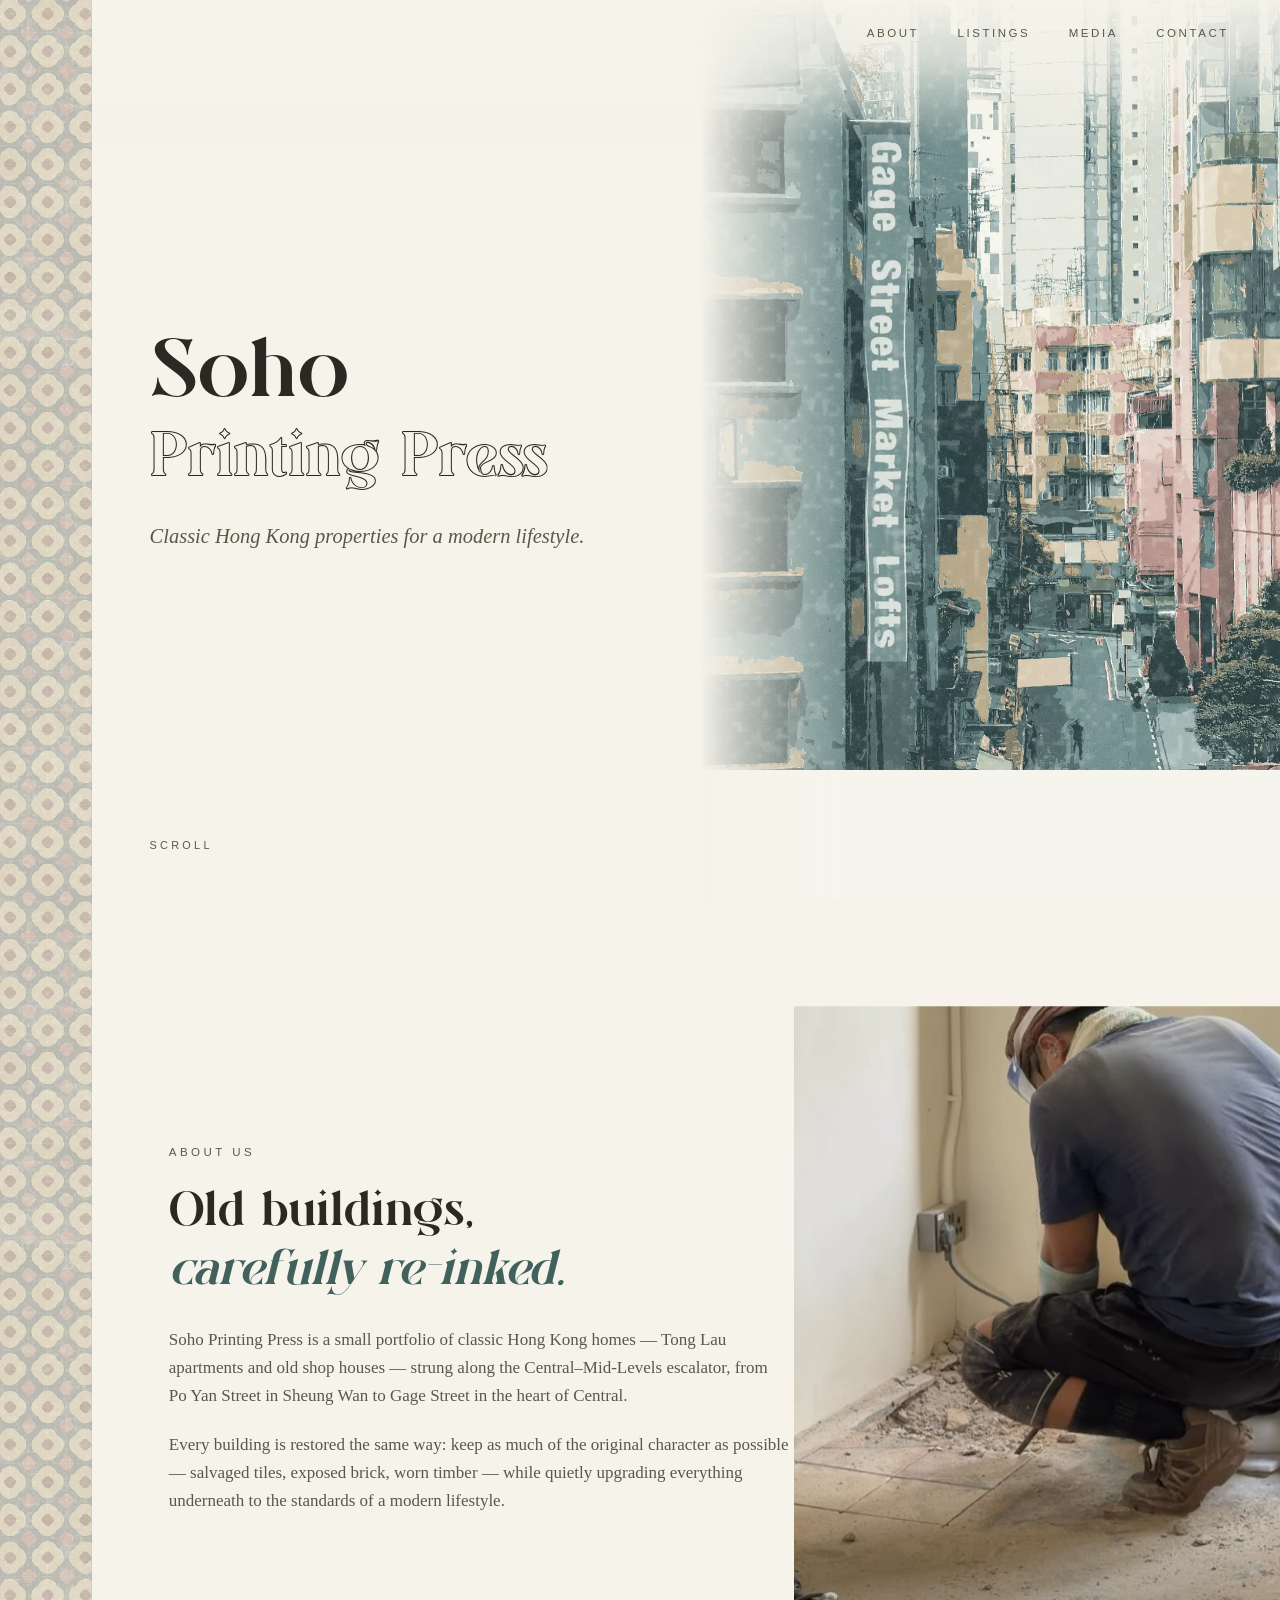
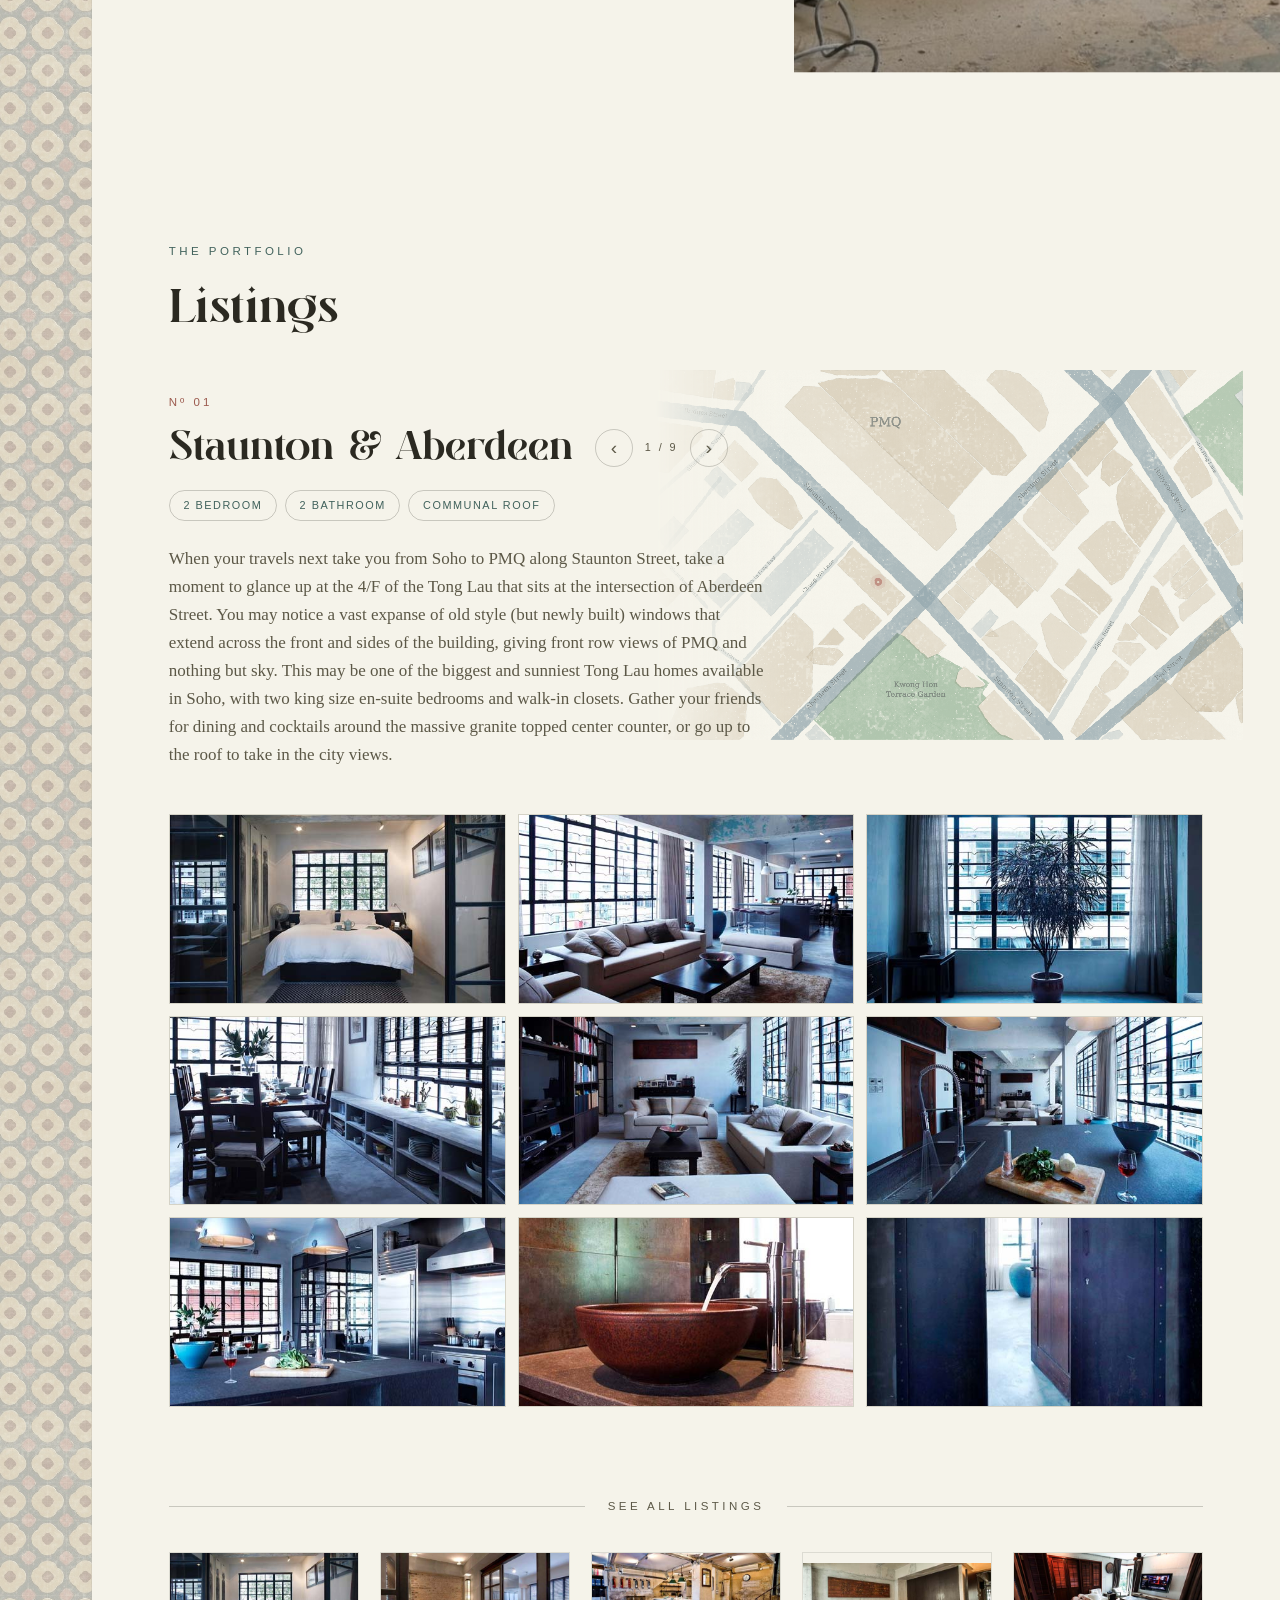
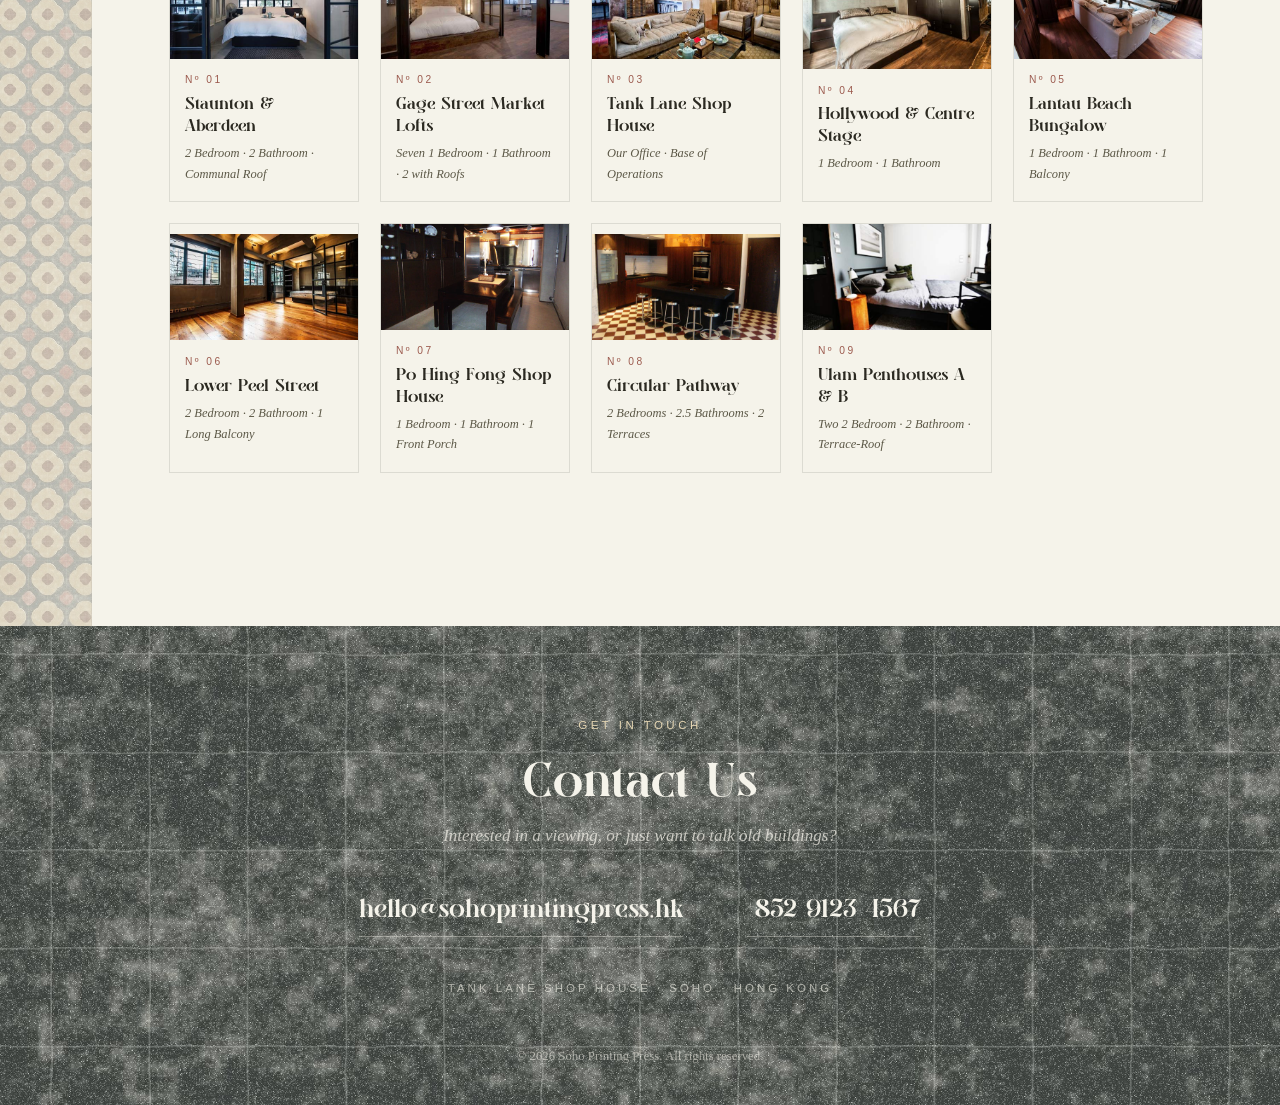
==== commit e61963ec: "Perf: instant listing photos, 89% smaller hero plates, jank-free scroll - Gallery images load eagerl" ====
--- a/index.html
+++ b/index.html
@@ -6,6 +6,10 @@
 <title>Soho Printing Press — Classic Hong Kong Properties</title>
 <meta name="description" content="Soho Printing Press is a portfolio of classic Hong Kong Tong Lau and shop house properties, restored for a modern lifestyle.">
 <link rel="icon" type="image/png" href="assets/favicon.png">
+<link rel="preload" href="fonts/michelle_2/Michelle.otf" as="font" type="font/otf" crossorigin>
+<link rel="preload" href="fonts/michelle_2/Michelle%20Outline.otf" as="font" type="font/otf" crossorigin>
+<link rel="prefetch" href="art/maps/staunton-street-listing-map.html">
+<link rel="prefetch" href="art/maps/16-gage-street-listing-map.html">
 <link rel="stylesheet" href="css/style.css">
 </head>
 <body>
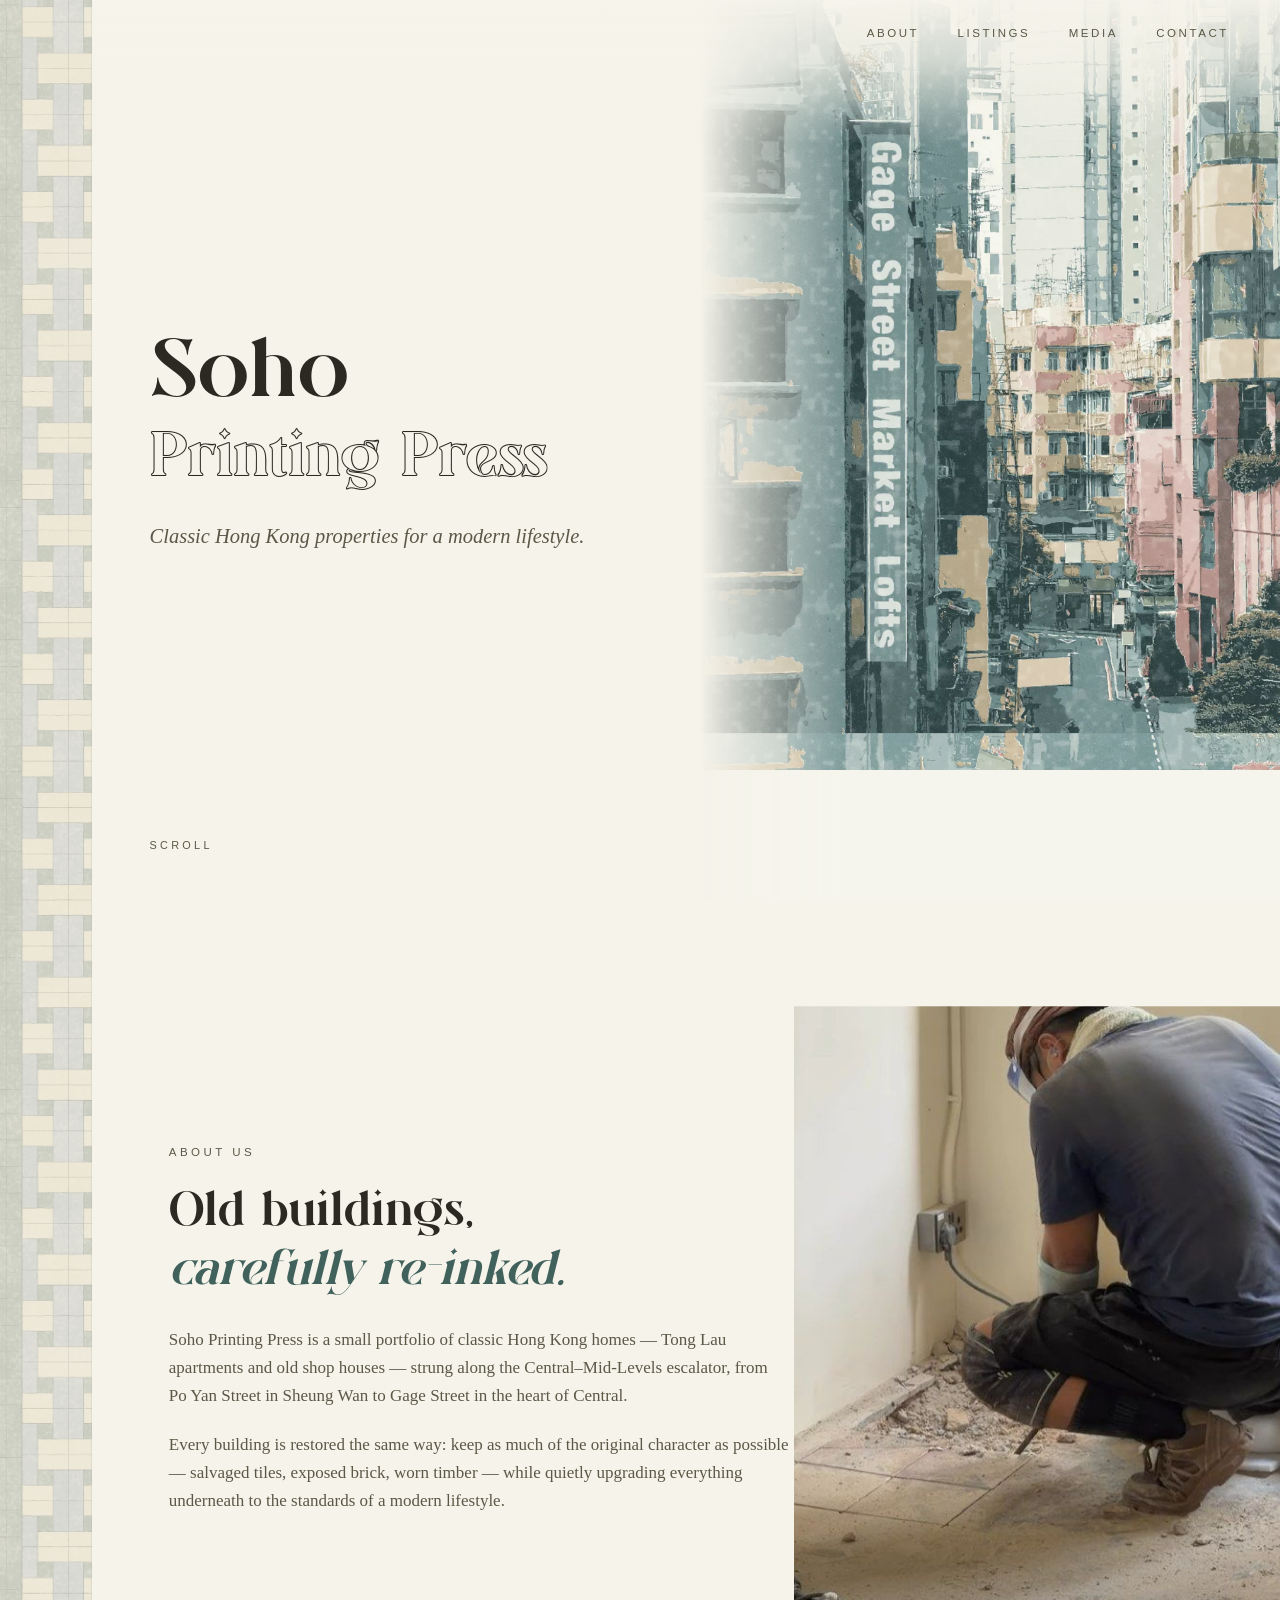
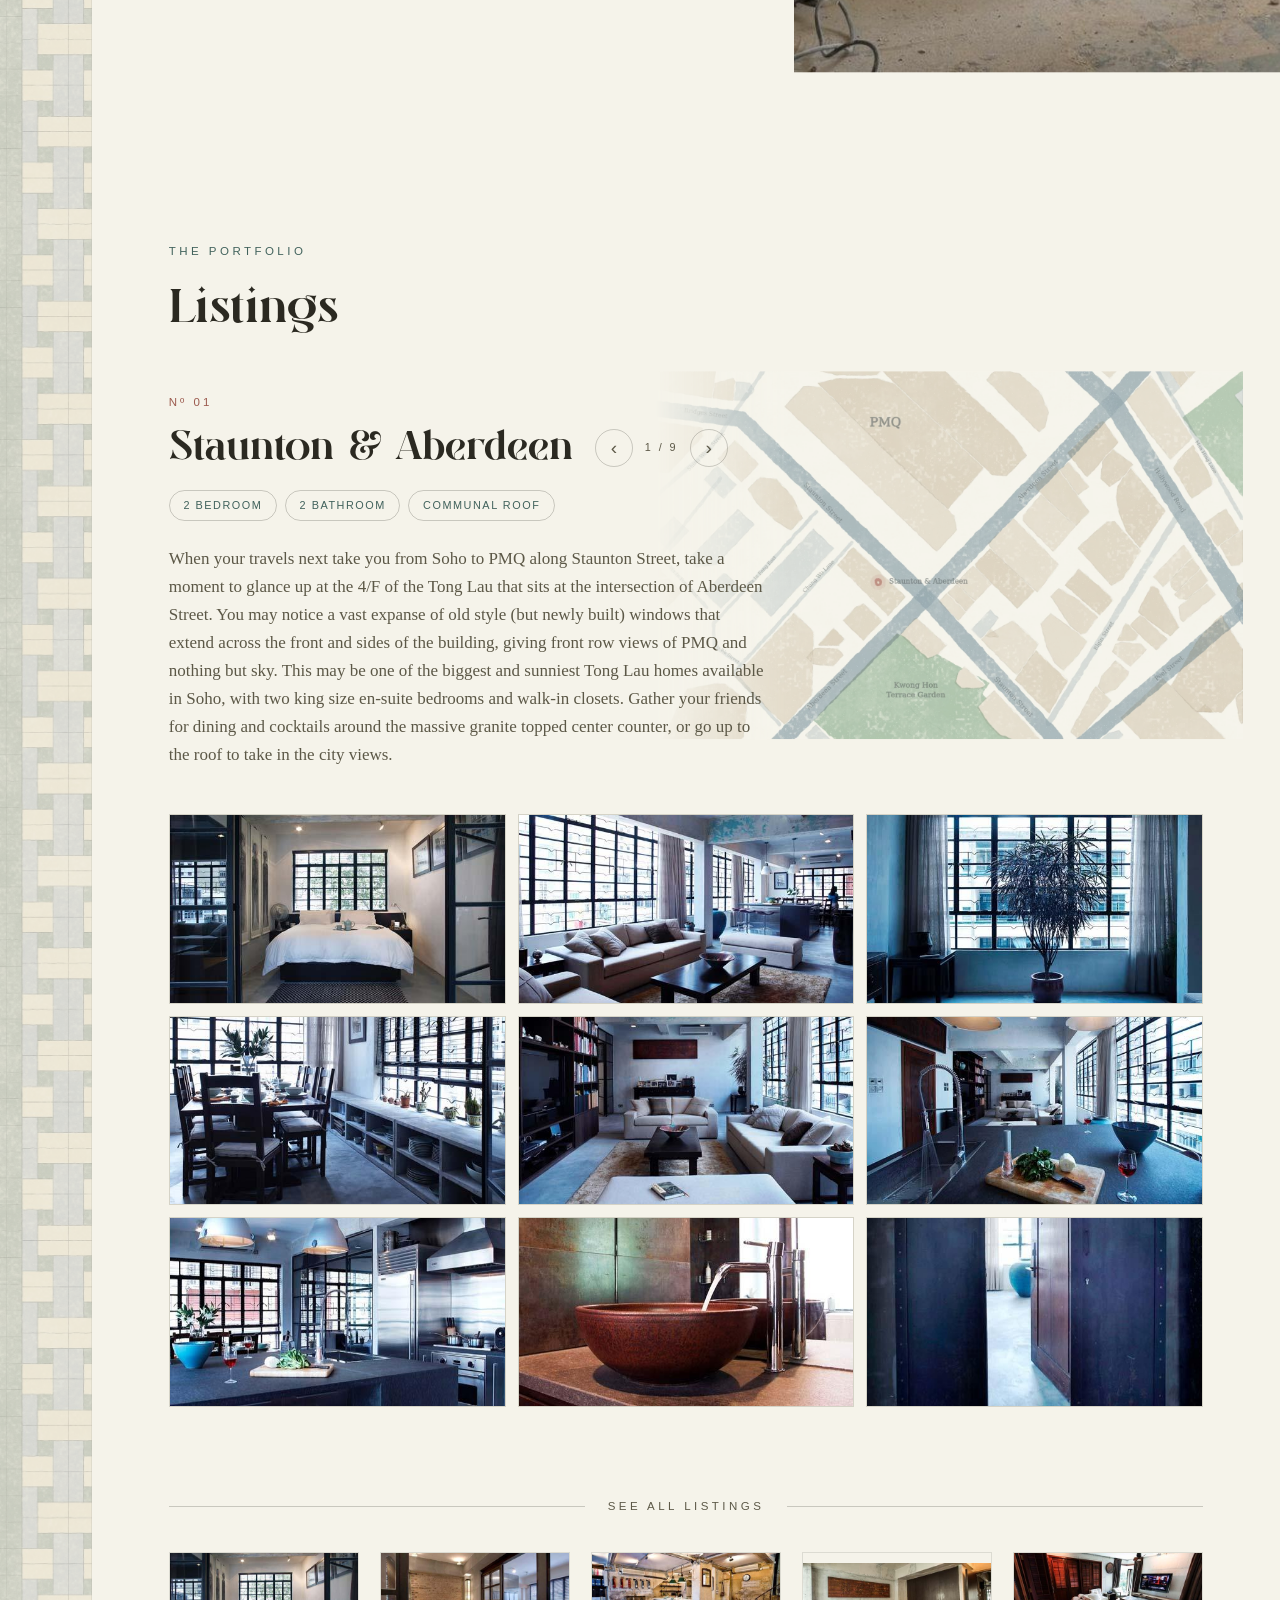
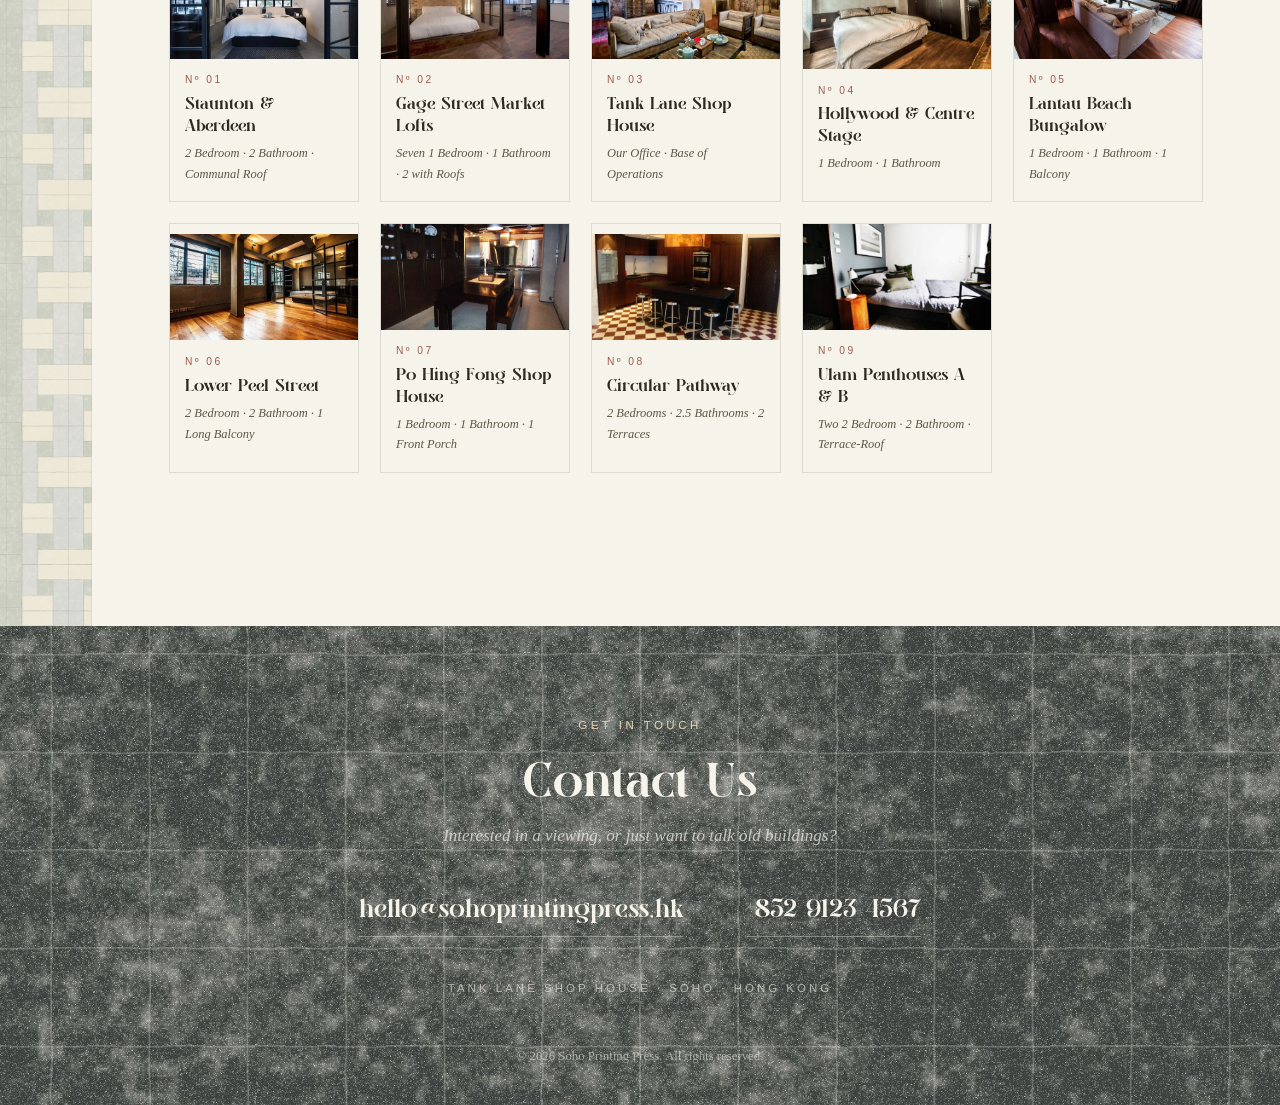
==== commit 89edebcc: "Perf: pre-render maps to static webp, fix INP jank, progressive JPEGs, service worker cache - Maps: " ====
--- a/index.html
+++ b/index.html
@@ -141,6 +141,7 @@
   <span class="tf tf-press-solid">Printing&nbsp;Press</span>
 </div>
 
+<script>if ('serviceWorker' in navigator) navigator.serviceWorker.register('sw.js');</script>
 <script src="js/main.js"></script>
 </body>
 </html>
--- a/css/style.css
+++ b/css/style.css
@@ -393,7 +393,7 @@
   top: 46%; left: 0;
   transform: translateY(-50%);
   width: 100%;
-  aspect-ratio: 1983 / 1248;
+  aspect-ratio: 1600 / 1000;
   border: 0;
   mix-blend-mode: multiply;
 }
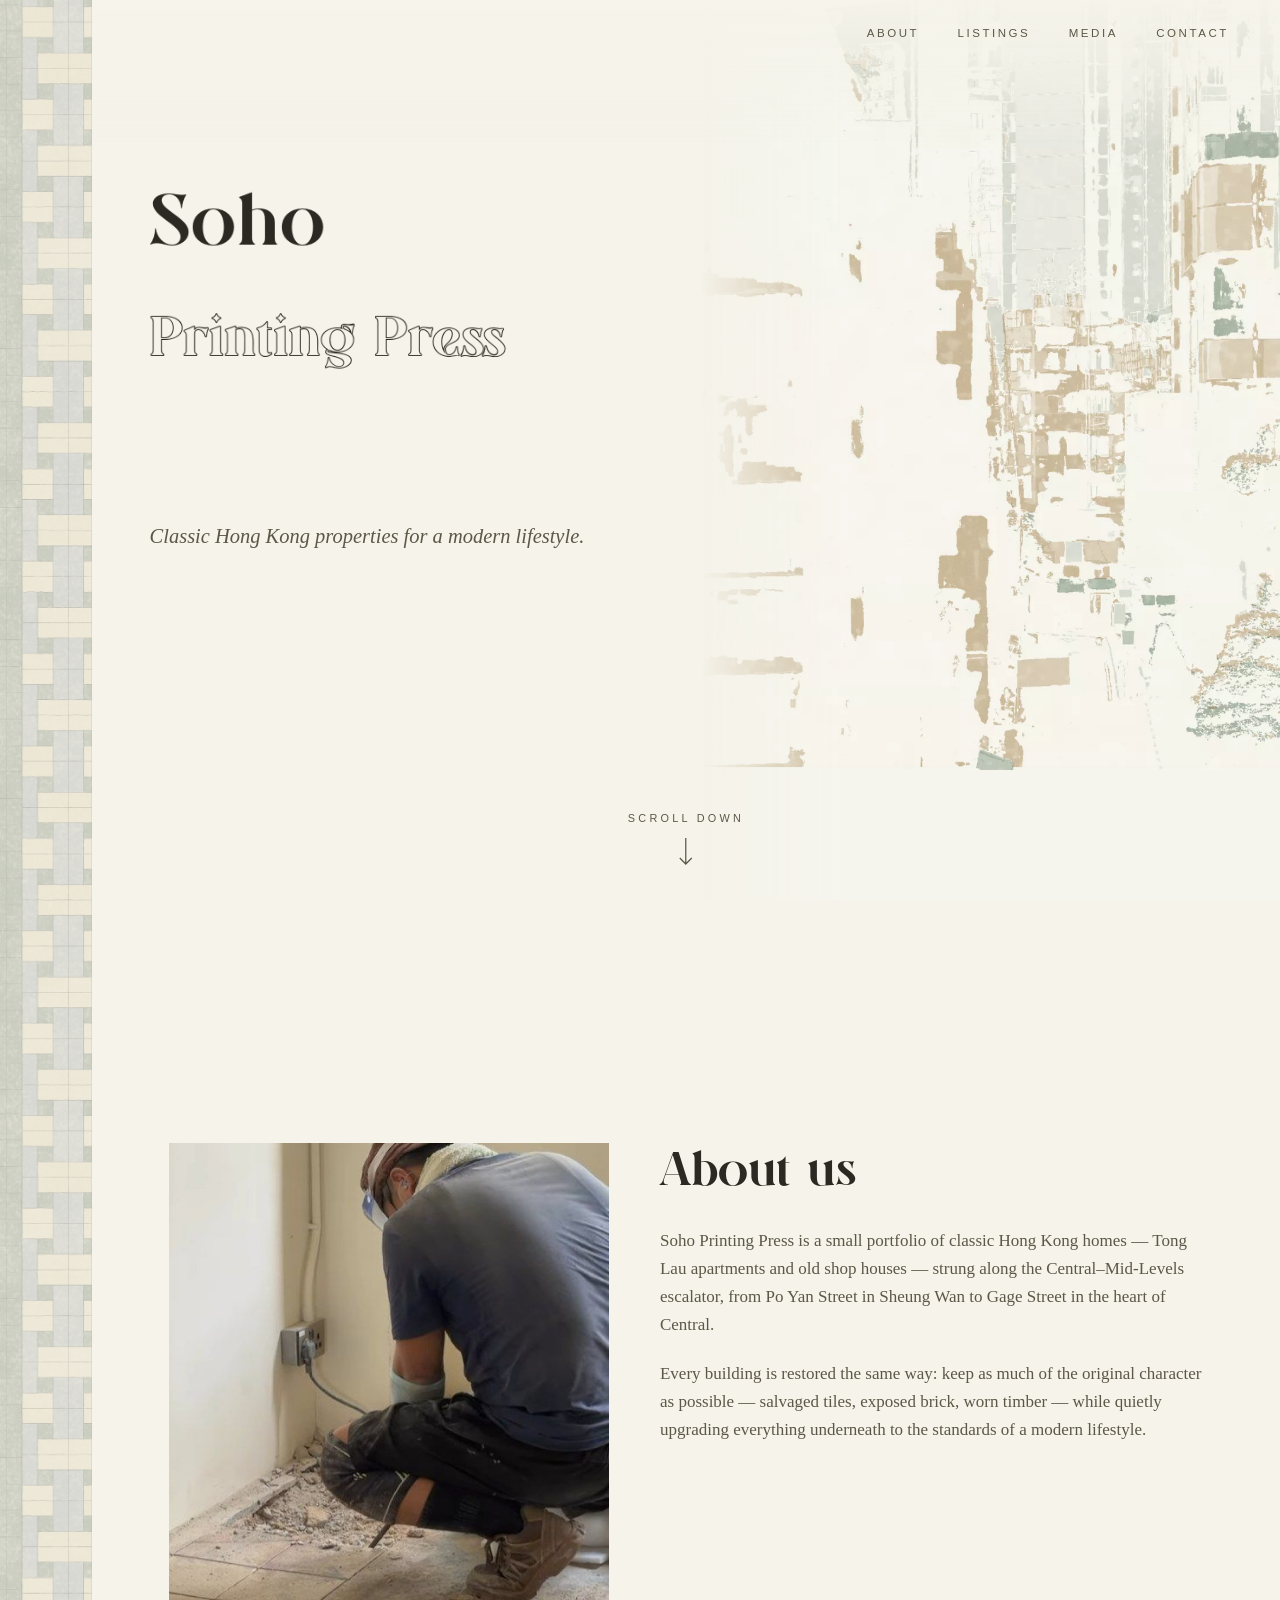
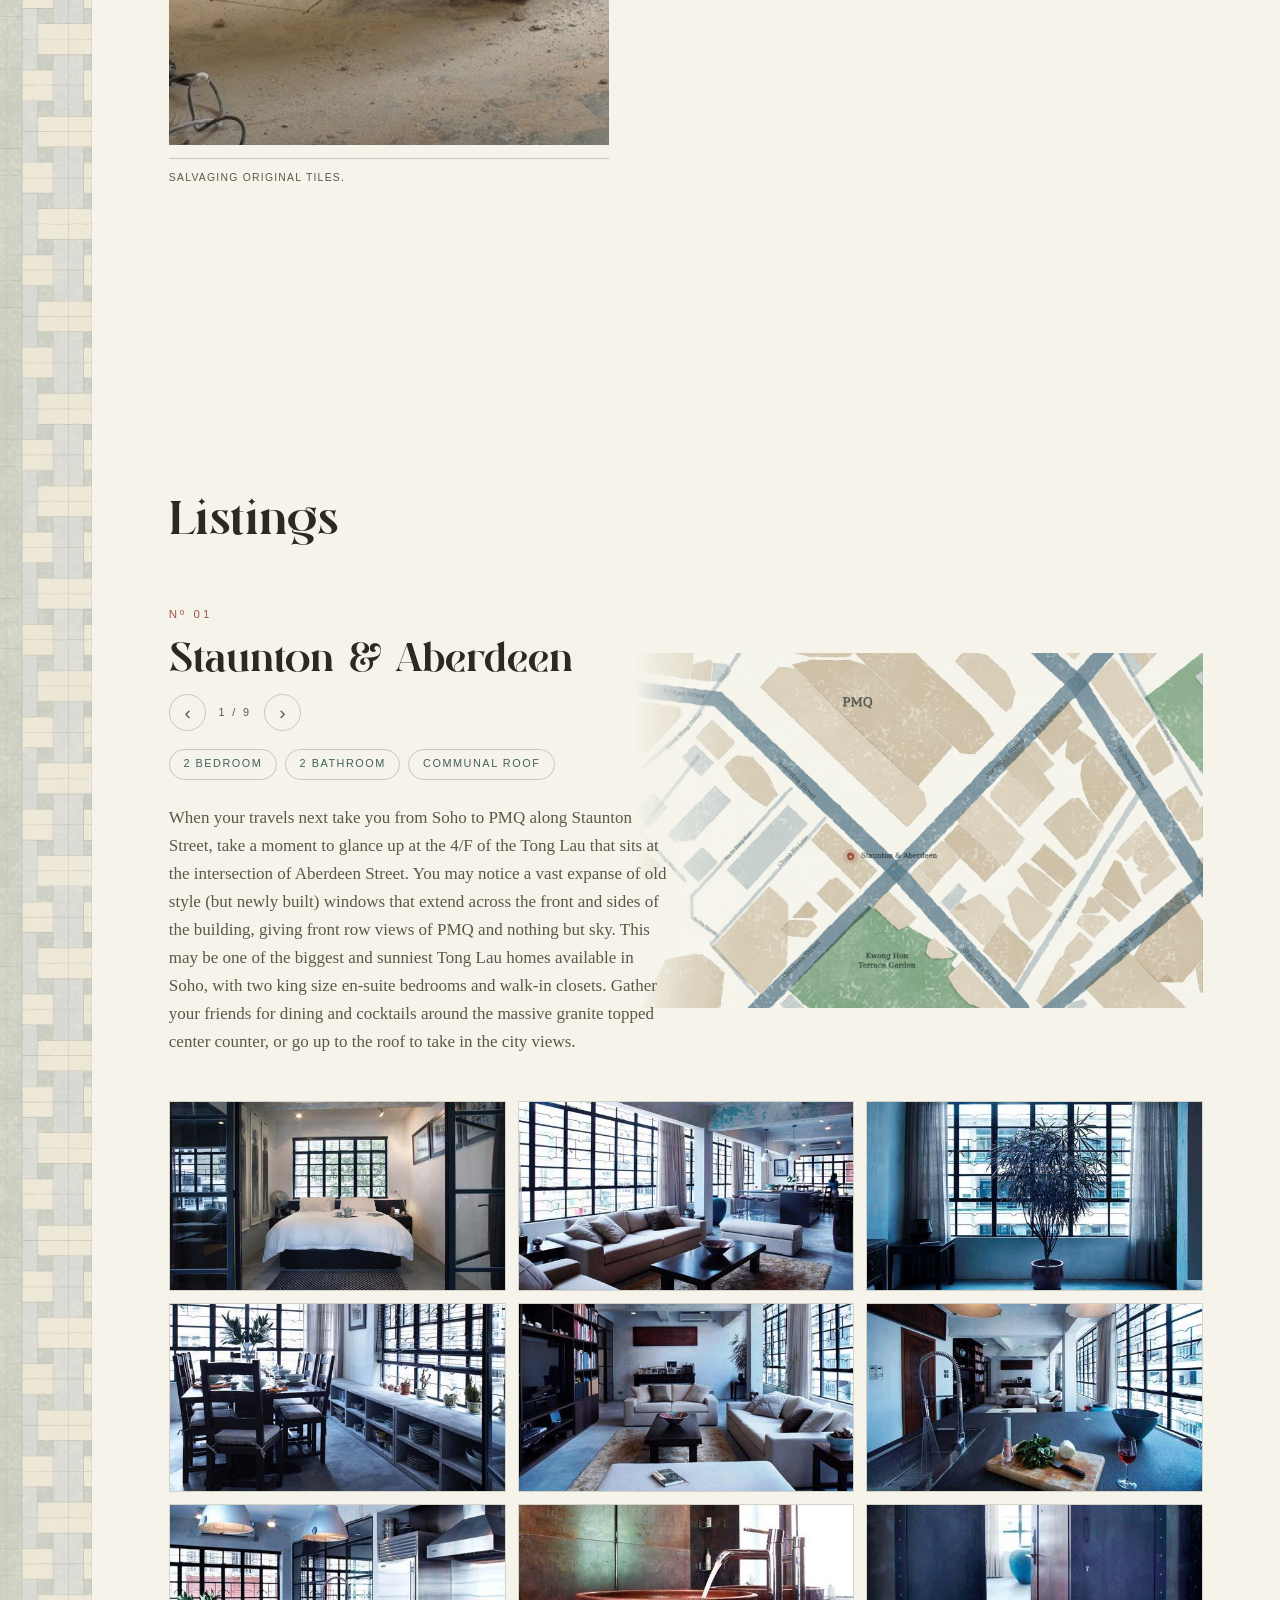
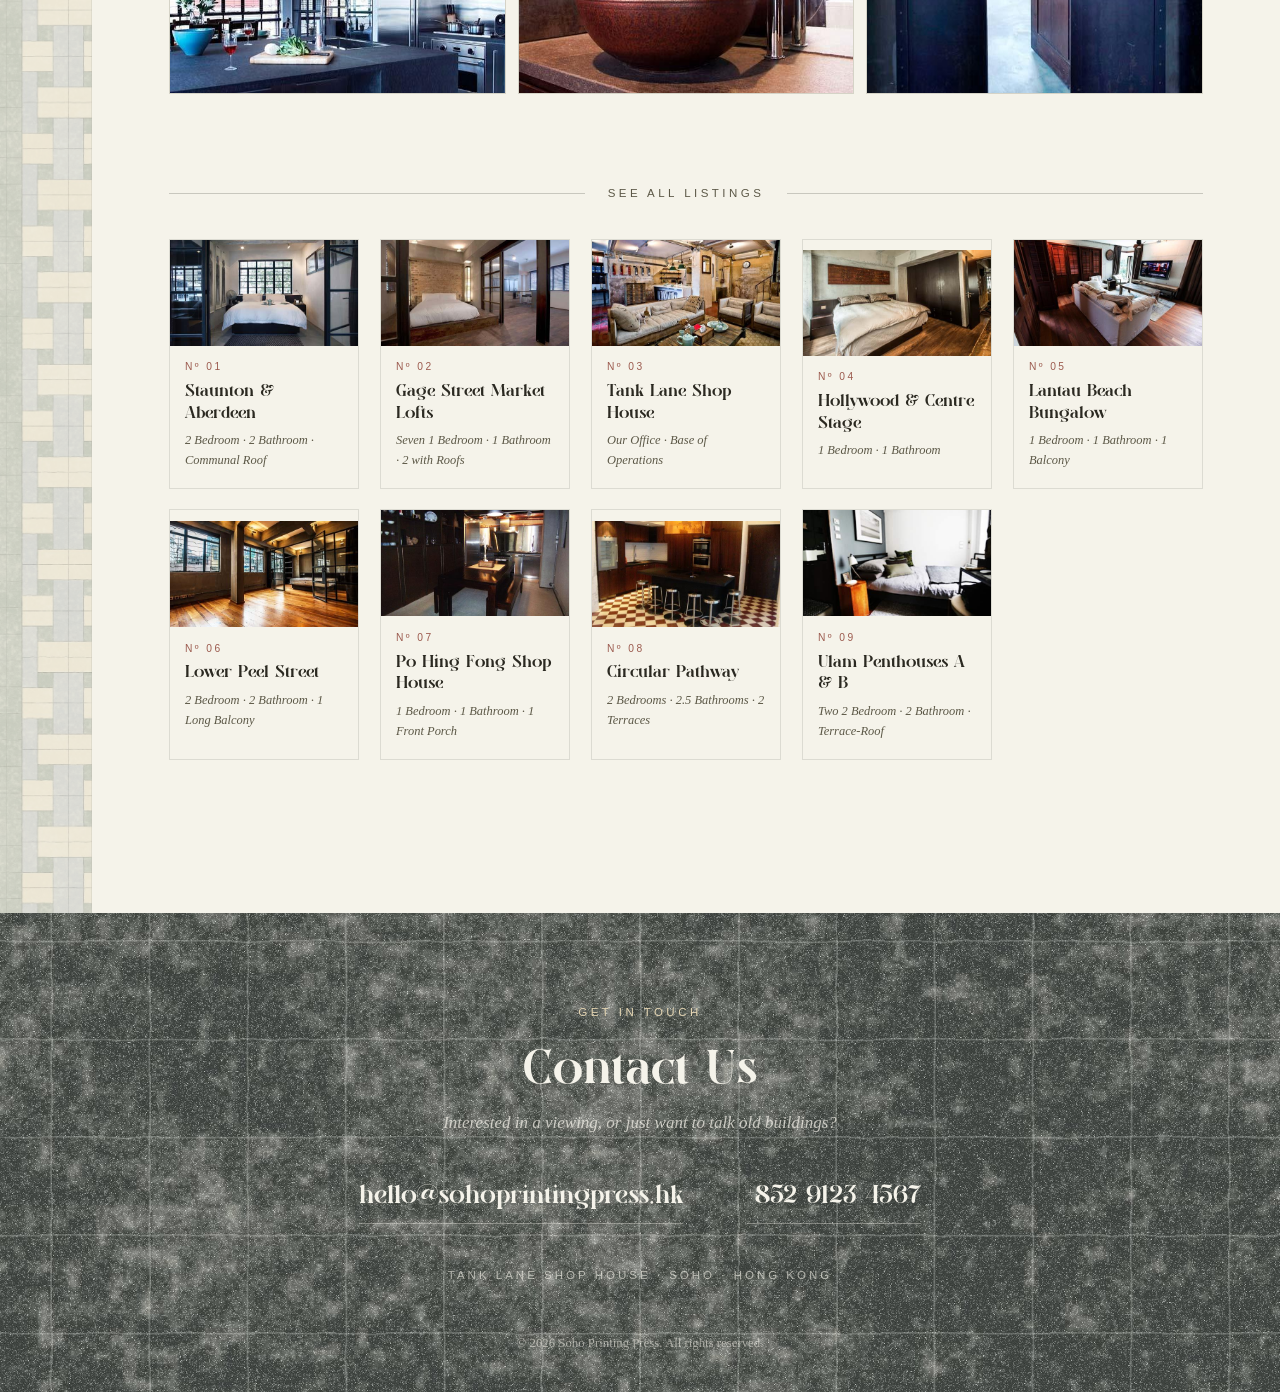
==== commit 4b87e803: "Polish About column spacing and tighten the listing map fade The About photo sat at a fixed 360px in" ====
--- a/index.html
+++ b/index.html
@@ -48,16 +48,17 @@
       </div>
     </div>
     <a class="scroll-cue" href="#about" aria-label="Scroll down to learn more">
-      <span>Scroll</span>
-      <i class="cue-line" aria-hidden="true"></i>
+      <span>Scroll down</span>
+      <svg class="cue-arrow" width="20" height="32" viewBox="0 0 20 32" fill="none" aria-hidden="true">
+        <path d="M10 2v26m-6-6 6 6 6-6" stroke="currentColor" stroke-width="1.25"/>
+      </svg>
     </a>
   </section>
 
   <!-- ============ ABOUT ============ -->
   <section class="about" id="about">
     <div class="about-inner">
-      <p class="eyebrow reveal">About Us</p>
-      <h2 class="reveal">Old buildings,<br><em>carefully re-inked.</em></h2>
+      <h2 class="reveal">About us</h2>
       <p class="reveal">Soho Printing Press is a small portfolio of classic Hong Kong homes — Tong Lau
         apartments and old shop houses — strung along the Central&ndash;Mid-Levels escalator, from
         Po Yan Street in Sheung Wan to Gage Street in the heart of Central.</p>
@@ -65,14 +66,17 @@
         as possible — salvaged tiles, exposed brick, worn timber — while quietly upgrading everything
         underneath to the standards of a modern lifestyle.</p>
     </div>
-    <div class="about-photo" aria-hidden="true"></div>
+    <figure class="about-photo reveal">
+      <img src="assets/salvaging-tiles.jpg" width="508" height="695" loading="lazy"
+           alt="Carefully lifting original floor tiles during a renovation">
+      <figcaption>Salvaging original tiles.</figcaption>
+    </figure>
   </section>
 
   <!-- ============ LISTINGS ============ -->
   <section class="listings" id="listings">
 
     <header class="section-head reveal">
-      <p class="eyebrow">The Portfolio</p>
       <h2>Listings</h2>
     </header>
 
@@ -94,7 +98,7 @@
         <div class="viewer-body reveal">
           <p id="viewer-desc"></p>
         </div>
-        <!-- Illustrated map dissolves in beside the description; one per listing, as they are drawn -->
+        <!-- The map's transparent left edge blends into the copy on desktop. -->
         <div class="viewer-map" id="viewer-map" aria-hidden="true">
           <iframe id="map-iframe" loading="lazy" src="art/maps/staunton-street-listing-map.html"
                   title="Illustrated location map" scrolling="no" tabindex="-1"></iframe>
--- a/css/style.css
+++ b/css/style.css
@@ -60,6 +60,12 @@
 img { display: block; max-width: 100%; }
 a { color: inherit; }
 
+/* Let text and replaced elements shrink inside flex/grid tracks. */
+.hero-text, .hero-art, .viewer, .viewer-prose, .viewer-head, .viewer-body,
+.viewer-map, .gallery-item, .card, .media-item a > * { min-width: 0; }
+h2, h3, p, .chips li, .card-body, .media-src, .media-title,
+.footer-contact a { overflow-wrap: anywhere; }
+
 ::selection { background: var(--sage); color: var(--paper); }
 
 /* ------------------------------------------------------------
@@ -275,18 +281,20 @@
   font-style: italic;
   color: var(--ink-soft);
   margin: 1.8rem 0 0;
-  white-space: nowrap;
-}
-
-/* Anchored to .hero, whose 10vh bottom buffer needs compensating for,
-   so the cue lands just above the fold line */
+}
+
+/* A centered downward cue marks the transition to the next section. */
 .scroll-cue {
   position: absolute;
-  left: clamp(1.6rem, 4.5vw, 5rem);
-  bottom: calc(clamp(1.6rem, 5vh, 3rem) + 10vh);
+  left: 50%;
+  transform: translateX(-50%);
+  bottom: calc(1.5rem + 10vh);
+  z-index: 3;
   display: flex;
+  flex-direction: column;
   align-items: center;
-  gap: .9rem;
+  gap: .5rem;
+  padding: .5rem 1rem;
   text-decoration: none;
   font-family: var(--font-label);
   font-size: .68rem;
@@ -294,23 +302,14 @@
   text-transform: uppercase;
   color: var(--ink-soft);
 }
-.cue-line {
-  width: 54px; height: 1px;
-  background: var(--ink-soft);
-  position: relative;
-  overflow: hidden;
-}
-.cue-line::after {
-  content: '';
-  position: absolute;
-  inset: 0;
-  background: var(--paper);
+.scroll-cue:focus-visible { outline: 1px solid var(--teal); outline-offset: 4px; }
+.cue-arrow {
+  display: block;
   animation: cue 2.2s cubic-bezier(.65, 0, .35, 1) infinite;
 }
 @keyframes cue {
-  0%   { transform: translateX(-100%); }
-  55%  { transform: translateX(0); }
-  100% { transform: translateX(102%); }
+  0%, 100% { transform: translateY(0); }
+  55% { transform: translateY(7px); }
 }
 
 /* The living print sits directly on the sheet, unframed,
@@ -339,23 +338,39 @@
    About
    ------------------------------------------------------------ */
 .about {
+  display: grid;
+  /* Image track sized to the image, copy track sized to its measure; the
+     leftover space becomes the gap so neither column leaves a dead hole. */
+  grid-template-columns: minmax(0, 27.5rem) minmax(0, 38.75rem);
+  justify-content: space-between;
+  column-gap: clamp(2rem, 4vw, 4.5rem);
+  /* The photo is far taller than the copy: align to the top so the heading
+     sits flush with the image rather than floating mid-column. */
+  align-items: start;
   position: relative;
   overflow: hidden;
   padding: clamp(7.5rem, 17vh, 11.5rem) clamp(1.6rem, 6vw, 6rem);
   z-index: 2;
 }
 .about-photo {
-  position: absolute;
-  right: 0;
-  top: 50%;
-  transform: translateY(-50%);
-  width: min(38vw, 520px);
-  aspect-ratio: 508 / 695;
-  background: url('../assets/salvaging-tiles.jpg') center / cover;
-  mix-blend-mode: multiply;
-  pointer-events: none;
-}
-.about-inner { max-width: 620px; position: relative; }
+  grid-column: 1;
+  grid-row: 1;
+  width: 100%;
+  max-width: 100%;
+  margin: 0;
+}
+.about-photo img { width: 100%; height: auto; }
+.about-photo figcaption {
+  margin-top: .8rem;
+  padding-top: .65rem;
+  border-top: 1px solid var(--line);
+  font-family: var(--font-label);
+  font-size: .65rem;
+  letter-spacing: .12em;
+  text-transform: uppercase;
+  color: var(--ink-soft);
+}
+.about-inner { grid-column: 2; min-width: 0; max-width: 620px; position: relative; }
 .about-inner p { margin: 0 0 1.3rem; color: var(--ink-soft); }
 .about-inner p strong { color: var(--ink); }
 
@@ -374,25 +389,37 @@
 .viewer.swap { opacity: 0; }
 
 .viewer-prose { position: relative; }
-
-/* The illustrated map lives on the same layer as the text,
-   dissolved into the paper to the right of the description. */
+.viewer.has-map .viewer-prose {
+  display: grid;
+  grid-template-columns: minmax(0, 1fr) minmax(0, 1fr);
+  grid-template-areas: 'head map' 'body map';
+  grid-template-rows: auto 1fr;
+  column-gap: clamp(1.5rem, 3vw, 3rem);
+}
+.viewer-head { grid-area: head; }
+.viewer-body { grid-area: body; }
+
+/* Only the transparent edge extends into the text track; the detailed
+   part of the map stays clear of the copy. The fade is kept short so the
+   map meets the paper as a printed edge rather than a long wash. */
 .viewer-map {
-  position: absolute;
-  top: -3rem; bottom: -2rem;
-  left: 47%; right: -2.5rem;
+  --map-bleed: clamp(2.5rem, 5.5vw, 5rem);
+  grid-area: map;
+  align-self: center;
+  width: calc(100% + var(--map-bleed));
+  margin-left: calc(-1 * var(--map-bleed));
+  -webkit-mask-image: linear-gradient(to right, transparent 0%, rgba(0, 0, 0, .6) 9%, #000 18%);
+  mask-image: linear-gradient(to right, transparent 0%, rgba(0, 0, 0, .6) 9%, #000 18%);
   opacity: 0;
-  transition: opacity 1.4s ease;
+  transition: opacity .5s cubic-bezier(.2, .7, .2, 1);
   pointer-events: none;
-  -webkit-mask-image: linear-gradient(to right, transparent 0%, #000 22%);
-  mask-image: linear-gradient(to right, transparent 0%, #000 22%);
-}
-.viewer-map.on { opacity: .55; }
+}
+.viewer-map[hidden] { display: none; }
+.viewer-map.on { opacity: .92; }
 .viewer-map iframe {
-  position: absolute;
-  top: 46%; left: 0;
-  transform: translateY(-50%);
+  display: block;
   width: 100%;
+  height: auto;
   aspect-ratio: 1600 / 1000;
   border: 0;
   mix-blend-mode: multiply;
@@ -409,7 +436,7 @@
   font-size: clamp(2.1rem, 3.6vw, 3rem);
   line-height: 1.08;
 }
-.viewer-nav { display: flex; align-items: center; gap: .7rem; }
+.viewer-nav { display: flex; flex: 0 0 auto; align-items: center; gap: .7rem; }
 .vnav-btn {
   width: 2.35rem; height: 2.35rem;
   border-radius: 50%;
@@ -437,7 +464,7 @@
   position: relative;
   z-index: 1;
   display: grid;
-  grid-template-columns: repeat(3, 1fr);
+  grid-template-columns: repeat(3, minmax(0, 1fr));
   gap: 12px;
   margin-top: clamp(2.2rem, 5vh, 3.4rem);
 }
@@ -485,6 +512,7 @@
   margin: 1.1rem 0 0;
 }
 .chips li {
+  max-width: 100%;
   font-family: var(--font-label);
   font-size: .68rem;
   letter-spacing: .14em;
@@ -514,7 +542,7 @@
 /* Cards */
 .cards {
   display: grid;
-  grid-template-columns: repeat(auto-fill, minmax(190px, 1fr));
+  grid-template-columns: repeat(auto-fill, minmax(min(190px, 100%), 1fr));
   gap: clamp(.9rem, 1.6vw, 1.4rem);
 }
 .card {
@@ -584,6 +612,8 @@
   margin-bottom: 2.6rem;
 }
 .footer-contact a {
+  min-width: 0;
+  max-width: 100%;
   font-family: var(--font-display);
   font-size: clamp(1.25rem, 2.6vw, 1.8rem);
   text-decoration: none;
@@ -619,8 +649,10 @@
 }
 .lightbox.open { display: flex; }
 .lightbox img {
-  max-width: 88vw;
+  /* Fill the screen: the photos are 533:300, so 149.3vh wide == 84vh tall. */
+  width: min(88vw, 149.3vh);
   max-height: 84vh;
+  object-fit: contain;
   box-shadow: 0 30px 80px rgba(0, 0, 0, .5);
 }
 .lb-close, .lb-prev, .lb-next {
@@ -723,25 +755,16 @@
 /* ------------------------------------------------------------
    Responsive
    ------------------------------------------------------------ */
-@media (max-width: 1000px) {
-  /* the map drops below the description as a simple block on small screens */
+@media (max-width: 1100px) {
+  /* Portrait tablets need a full-width description and map. */
+  .viewer.has-map .viewer-prose { display: block; }
   .viewer-map {
-    position: relative;
-    inset: auto;
+    --map-bleed: 0px;
     margin-top: 2rem;
+    /* The map has its own row here — nothing to blend into, so no fade. */
     -webkit-mask-image: none;
     mask-image: none;
   }
-  .viewer-map.on { opacity: 1; }
-  .viewer-map iframe {
-    position: static;
-    transform: none;
-    width: 100%;
-    border: 1px solid var(--line-soft);
-  }
-}
-
-@media (max-width: 1000px) {
   :root { --ribbon-w: 0px; }   /* selvedge folds away on small screens */
   .ribbon { display: none; }
   .nav { left: 0; }
@@ -792,29 +815,19 @@
   }
 }
 
-@media (max-width: 860px) {
+@media (max-width: 1100px) {
   /* Hero: tighter to the header, and the print is pulled up behind the
      tagline, dissolving in from its top edge instead of its left. */
   .hero { grid-template-columns: 1fr; min-height: 0; padding-bottom: 5vh; }
   .hero-text { padding-top: 5rem; padding-bottom: 0; z-index: 2; }
-  .tagline { white-space: normal; }   /* one line on desktop, wraps on small screens */
-  /* the cue drops below the risen print, near the bottom of the screen,
-     reading as a paper 'bubble' once the living print has loaded */
+  /* Keep the cue centered directly after the artwork on touch screens. */
   .scroll-cue {
     position: relative;
     left: auto; bottom: auto;
-    margin-top: 1.5rem;
-    justify-self: start;
-    background: var(--paper);         /* sits below the risen print */
-    border: 1px solid var(--line-soft);
-    border-radius: 999px;
-    padding: .5rem .95rem;
-    box-shadow: 0 1px 0 var(--line-soft);
-    opacity: 0;
-    visibility: hidden;
-    transition: opacity .8s ease .3s, visibility .8s;
-  }
-  .hero.art-loaded .scroll-cue { opacity: 1; visibility: visible; }
+    transform: none;
+    margin-top: 1rem;
+    justify-self: center;
+  }
   .hero-art {
     justify-content: center;
     padding: 0 1.2rem;
@@ -824,22 +837,25 @@
   }
   .print-frame {
     height: auto;
-    width: min(100%, 60vh);
+    width: min(100%, 46vh);
+    width: min(100%, 46svh);
     -webkit-mask-image: linear-gradient(to bottom, transparent 0%, #000 16%);
     mask-image: linear-gradient(to bottom, transparent 0%, #000 16%);
   }
-  /* the about photo becomes an inline figure after the text on small screens */
-  .about-photo {
-    position: static;
-    transform: none;
-    width: min(100%, 420px);
-    margin: 2.4rem auto 0;
-  }
-
+}
+
+@media (max-width: 680px) {
+  .about { grid-template-columns: minmax(0, 1fr); gap: 1.5rem; }
+  .about-inner { grid-column: 1; }
+  .about-photo { grid-row: auto; max-width: 420px; }
+  .about { row-gap: 2.2rem; }
+}
+
+@media (max-width: 860px) {
   /* Listing viewer: arrows above the name, a swipeable photo strip above
-     the description, and the map as a faint backdrop behind the title. */
+     the description, then the complete map in its own row. */
   .viewer { display: flex; flex-direction: column; position: relative; }
-  .viewer-prose { display: contents; }
+  .viewer-prose, .viewer.has-map .viewer-prose { display: contents; }
   .viewer-head { order: 1; display: flex; flex-direction: column; }
   .viewer-title-row { display: contents; }
   .viewer-nav { order: -1; margin: 0 0 1.2rem; }
@@ -858,20 +874,8 @@
   .viewer-gallery::-webkit-scrollbar { display: none; }
   .gallery-item { flex: 0 0 86%; scroll-snap-align: center; }
   .viewer-map {
-    position: absolute;
-    top: -2.2rem; bottom: auto;
-    left: calc(-1 * clamp(1.6rem, 6vw, 6rem));
-    right: calc(-1 * clamp(1.6rem, 6vw, 6rem));
-    margin-top: 0;
-    -webkit-mask-image: linear-gradient(to bottom, transparent 0%, #000 20%, #000 68%, transparent 100%);
-    mask-image: linear-gradient(to bottom, transparent 0%, #000 20%, #000 68%, transparent 100%);
-  }
-  .viewer-map.on { opacity: .4; }
-  .viewer-map iframe {
-    position: static;
-    transform: none;
+    order: 4;
     width: 100%;
-    border: 0;
   }
 }
 
@@ -889,6 +893,6 @@
 @media (prefers-reduced-motion: reduce) {
   html { scroll-behavior: auto; }
   .reveal { opacity: 1; transform: none; transition: none; }
-  .cue-line::after { animation: none; }
+  .cue-arrow { animation: none; }
   .gallery-item img, .card-img img { transition: none; }
 }
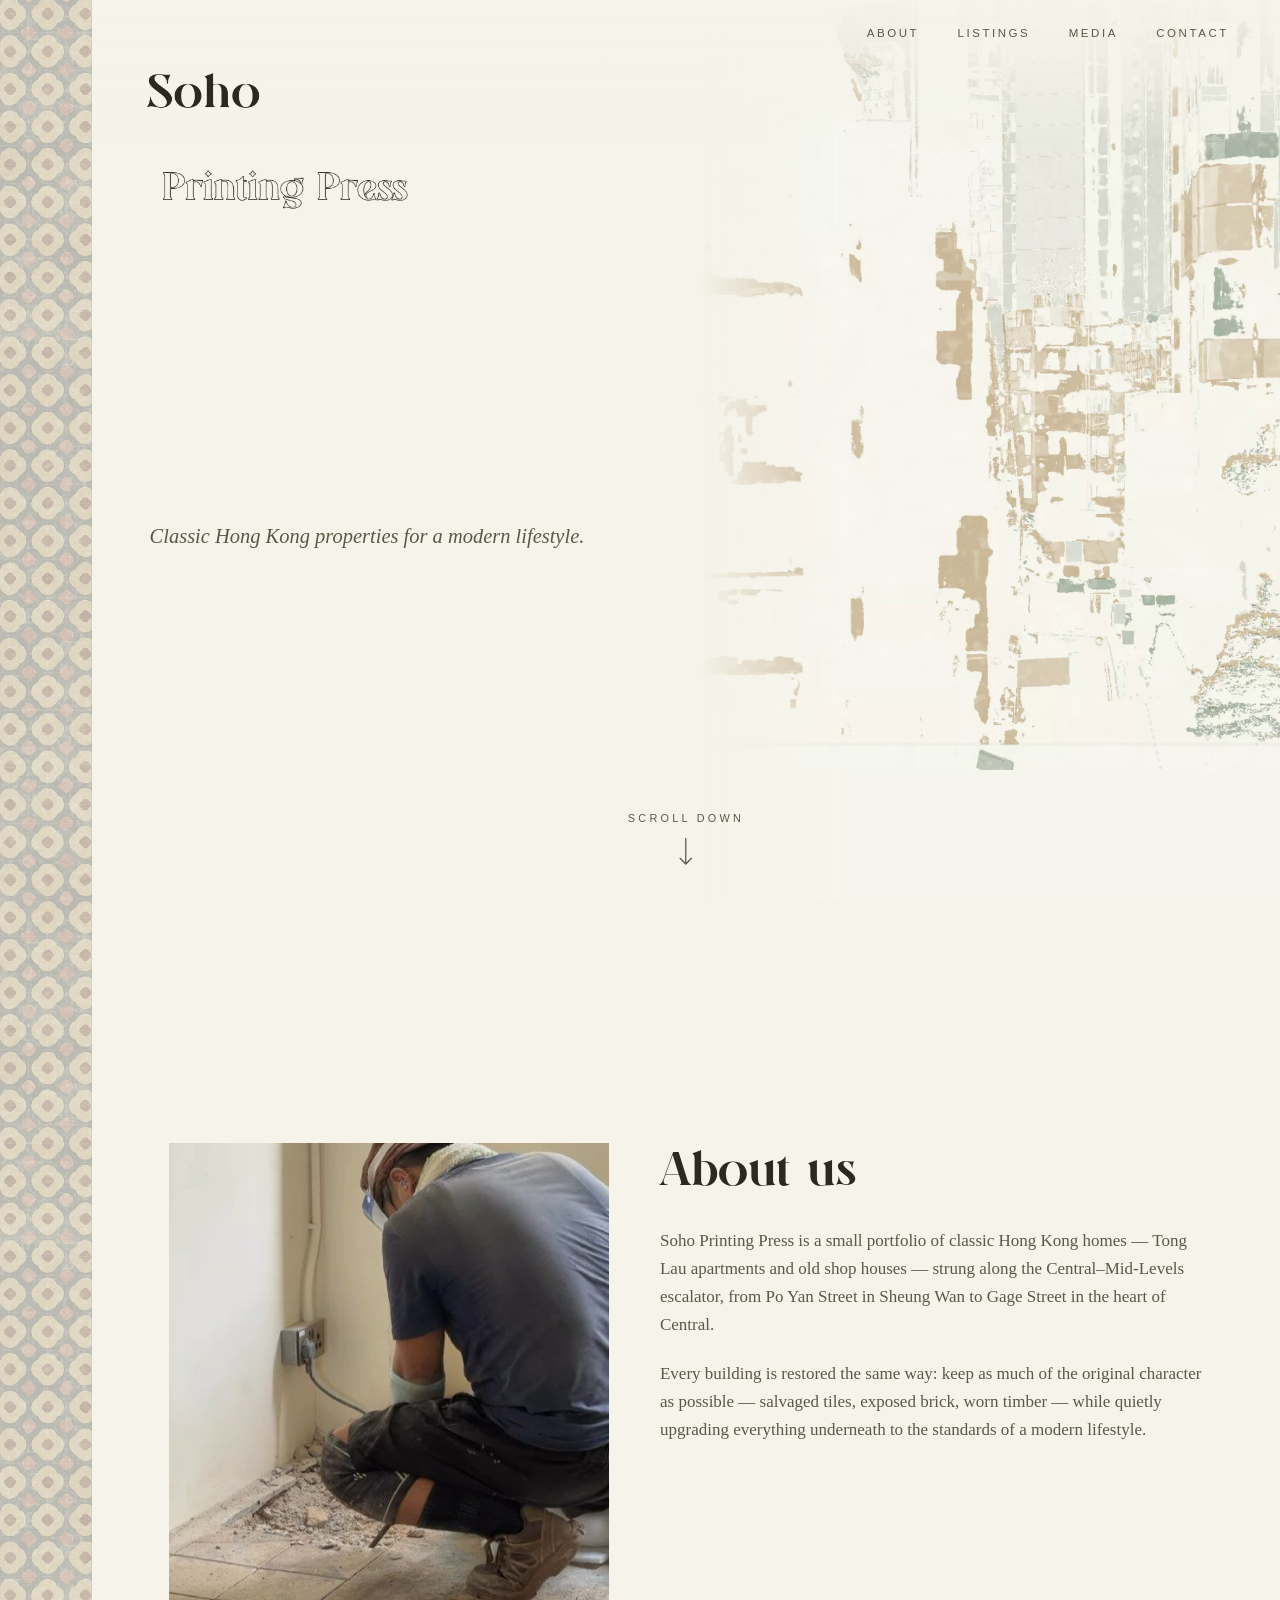
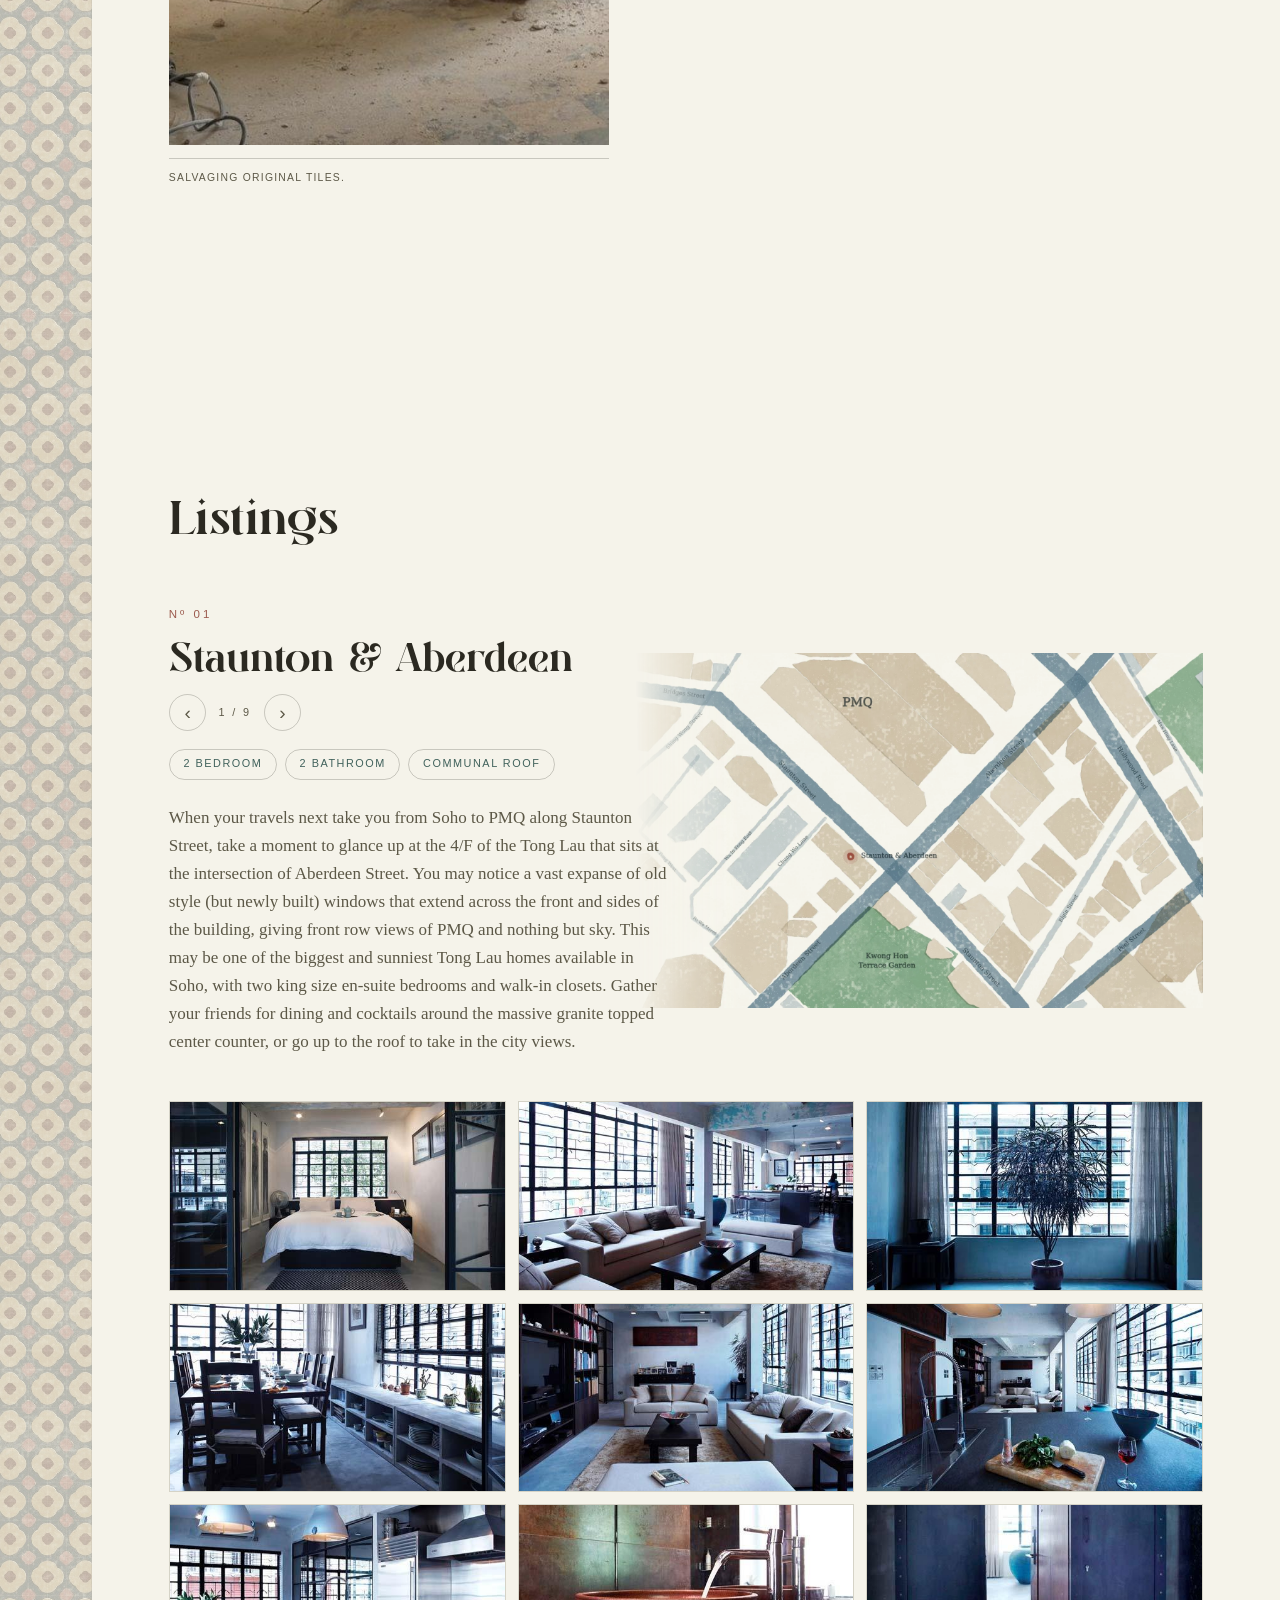
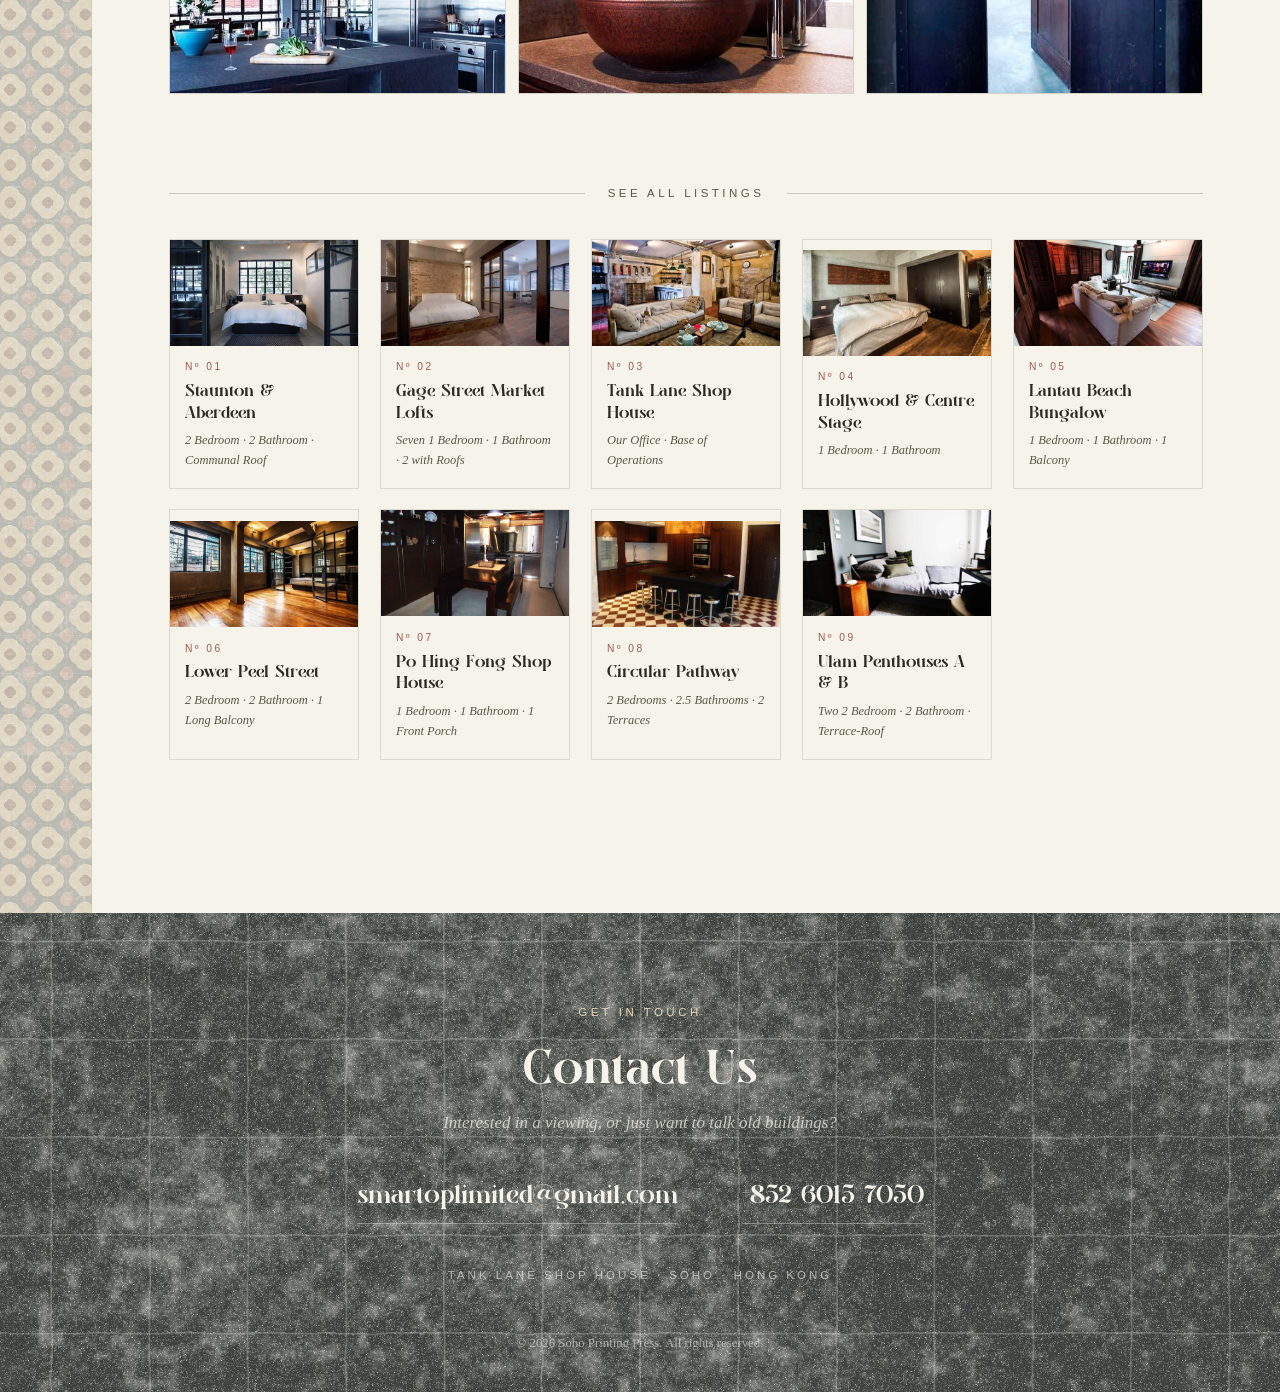
==== commit aaf51b18: "Update contact email and phone" ====
--- a/index.html
+++ b/index.html
@@ -120,8 +120,8 @@
     <h2 class="reveal">Contact Us</h2>
     <p class="footer-tag reveal">Interested in a viewing, or just want to talk old buildings?</p>
     <div class="footer-contact reveal">
-      <a href="mailto:hello@sohoprintingpress.hk">hello@sohoprintingpress.hk</a>
-      <a href="tel:+85291234567">+852 9123 4567</a>
+      <a href="mailto:smartoplimited@gmail.com">smartoplimited@gmail.com</a>
+      <a href="tel:+85260157050">+852 6015 7050</a>
     </div>
     <p class="footer-addr reveal">Tank Lane Shop House &middot; Soho &middot; Hong Kong</p>
     <p class="copyright">&copy; <span id="year">2025</span> Soho Printing Press. All rights reserved.</p>
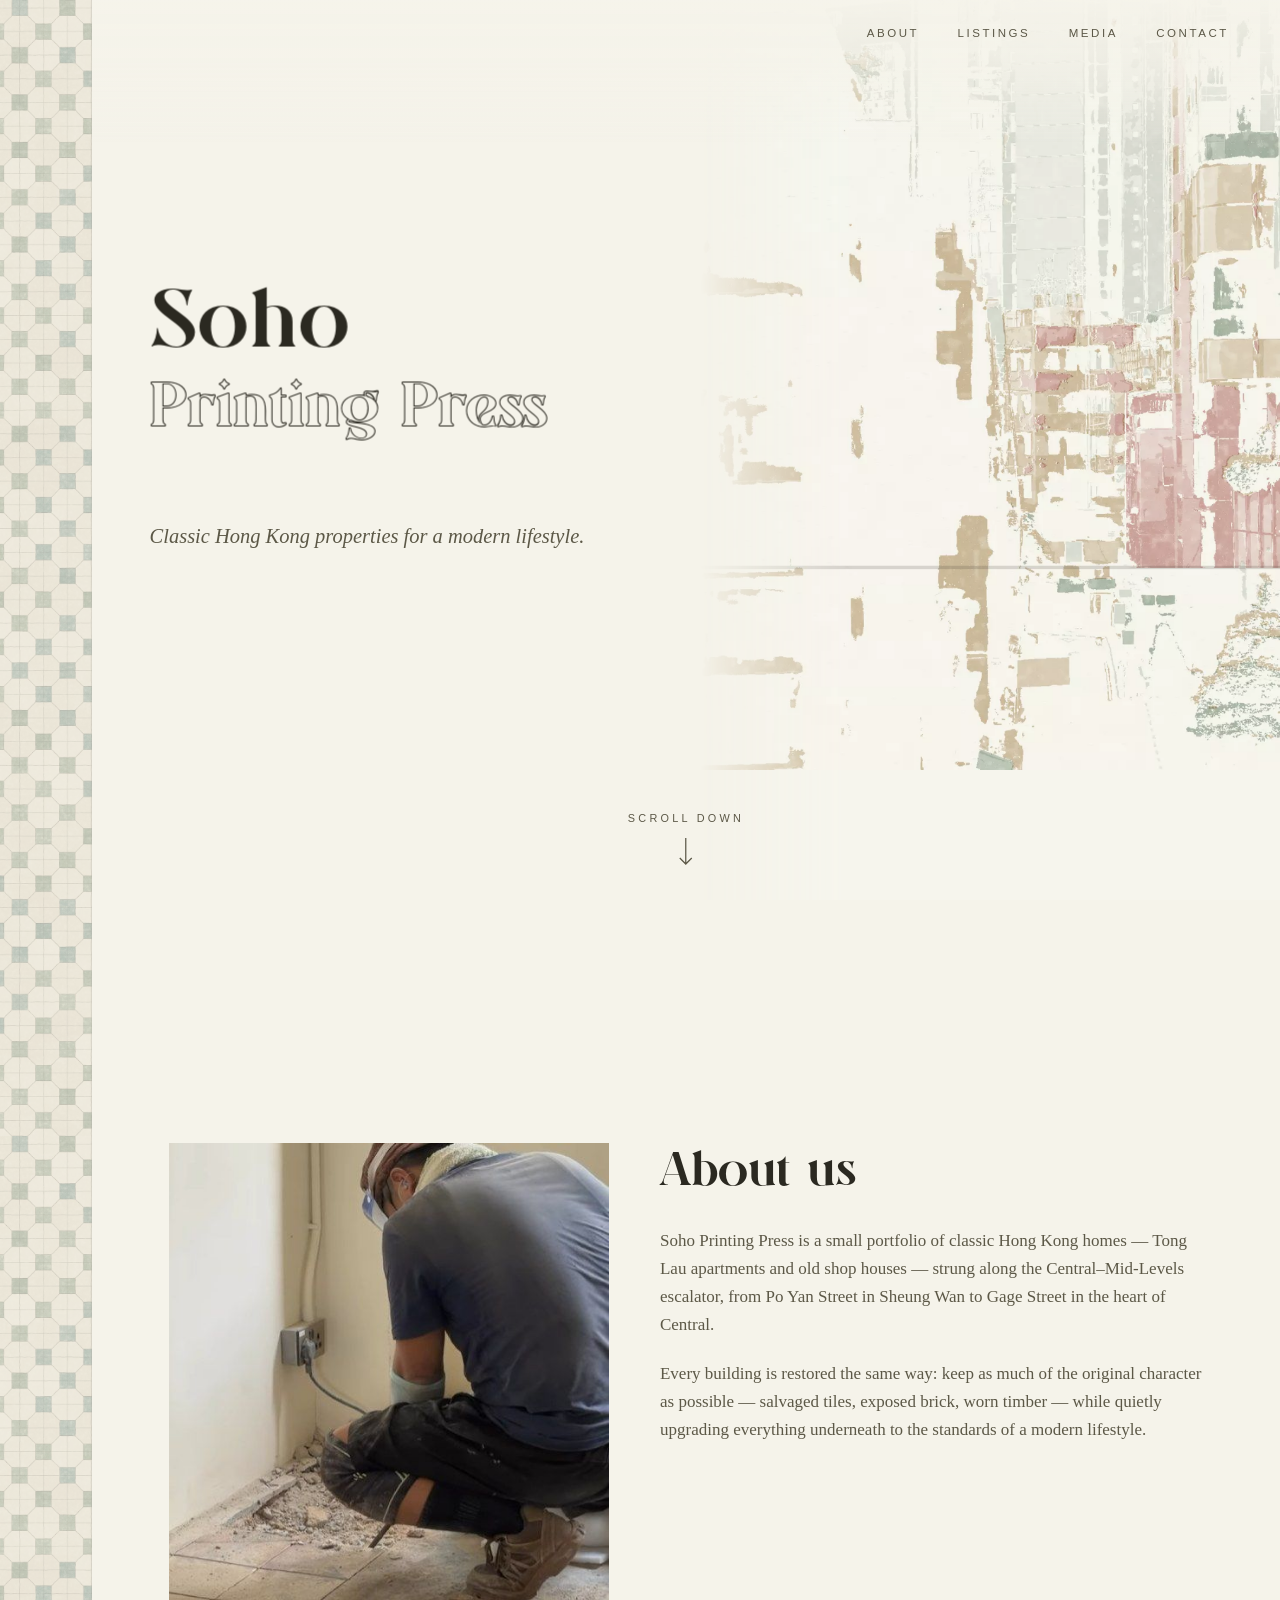
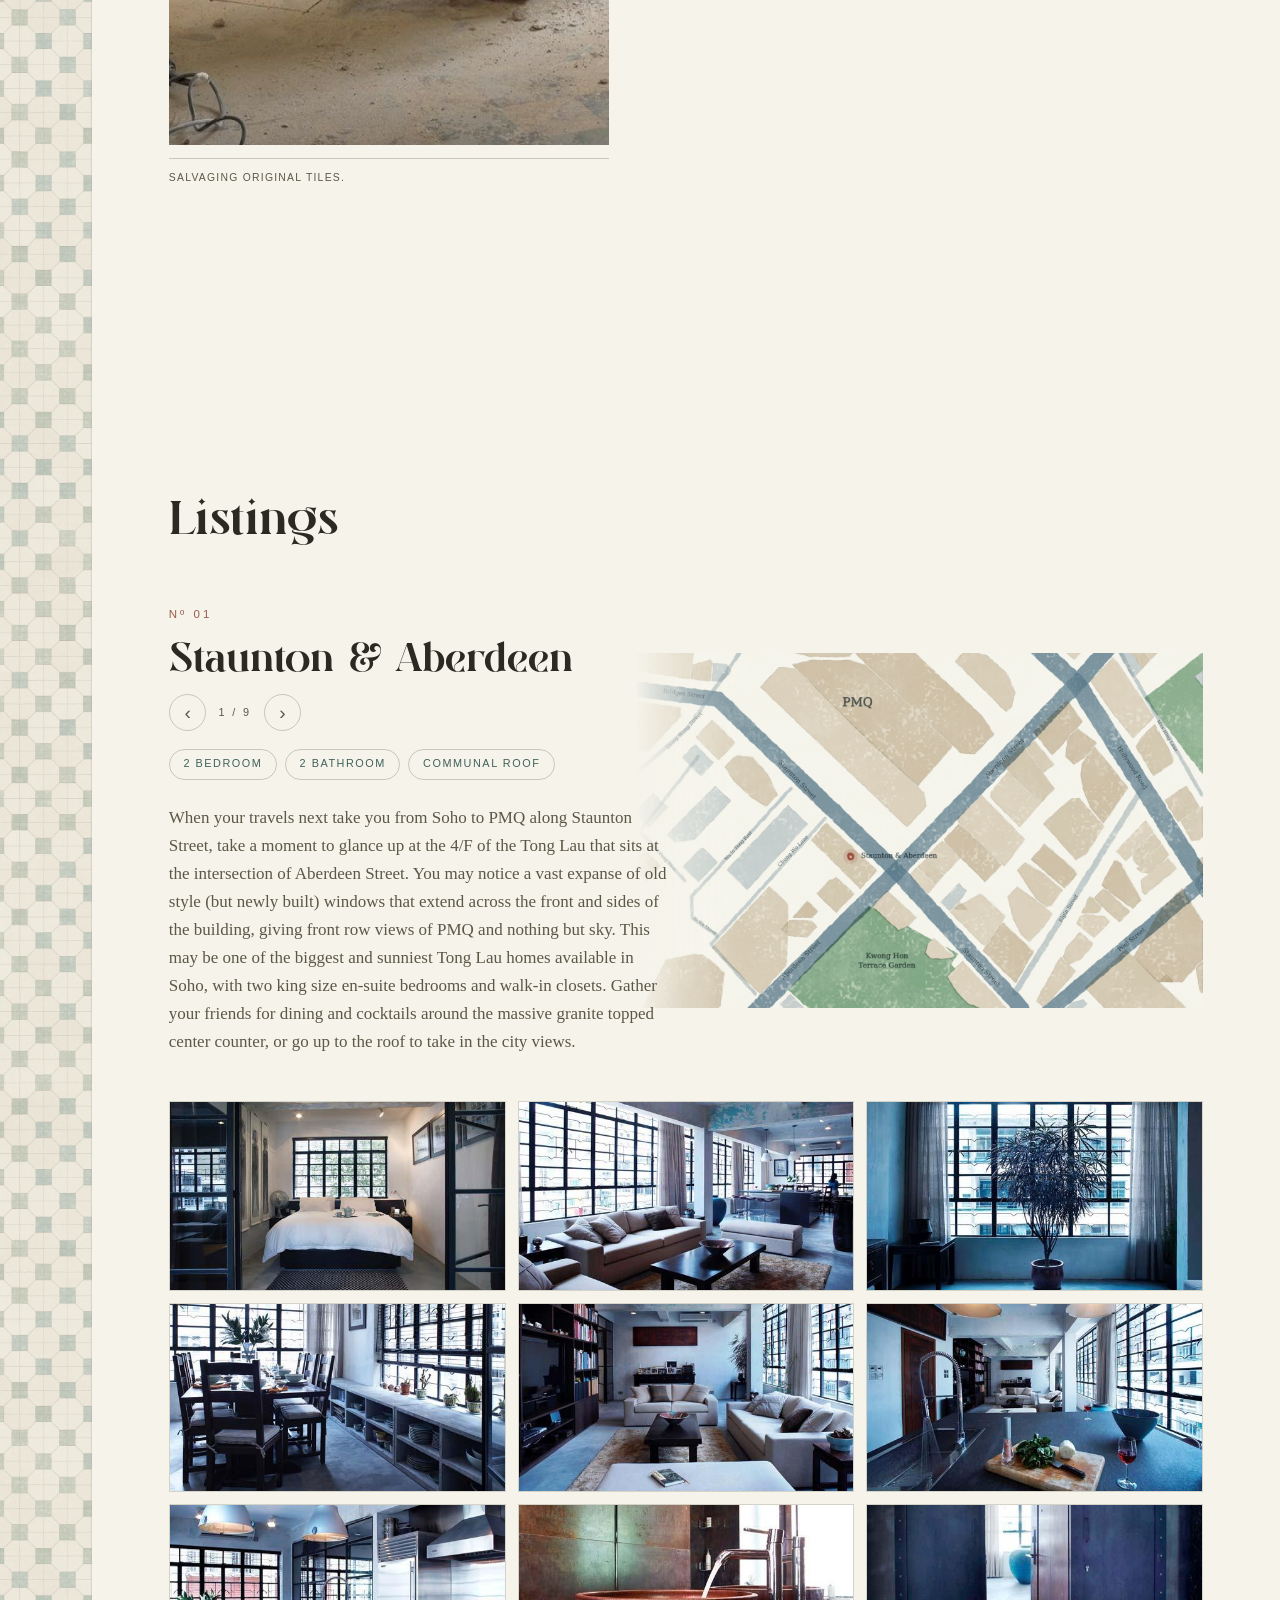
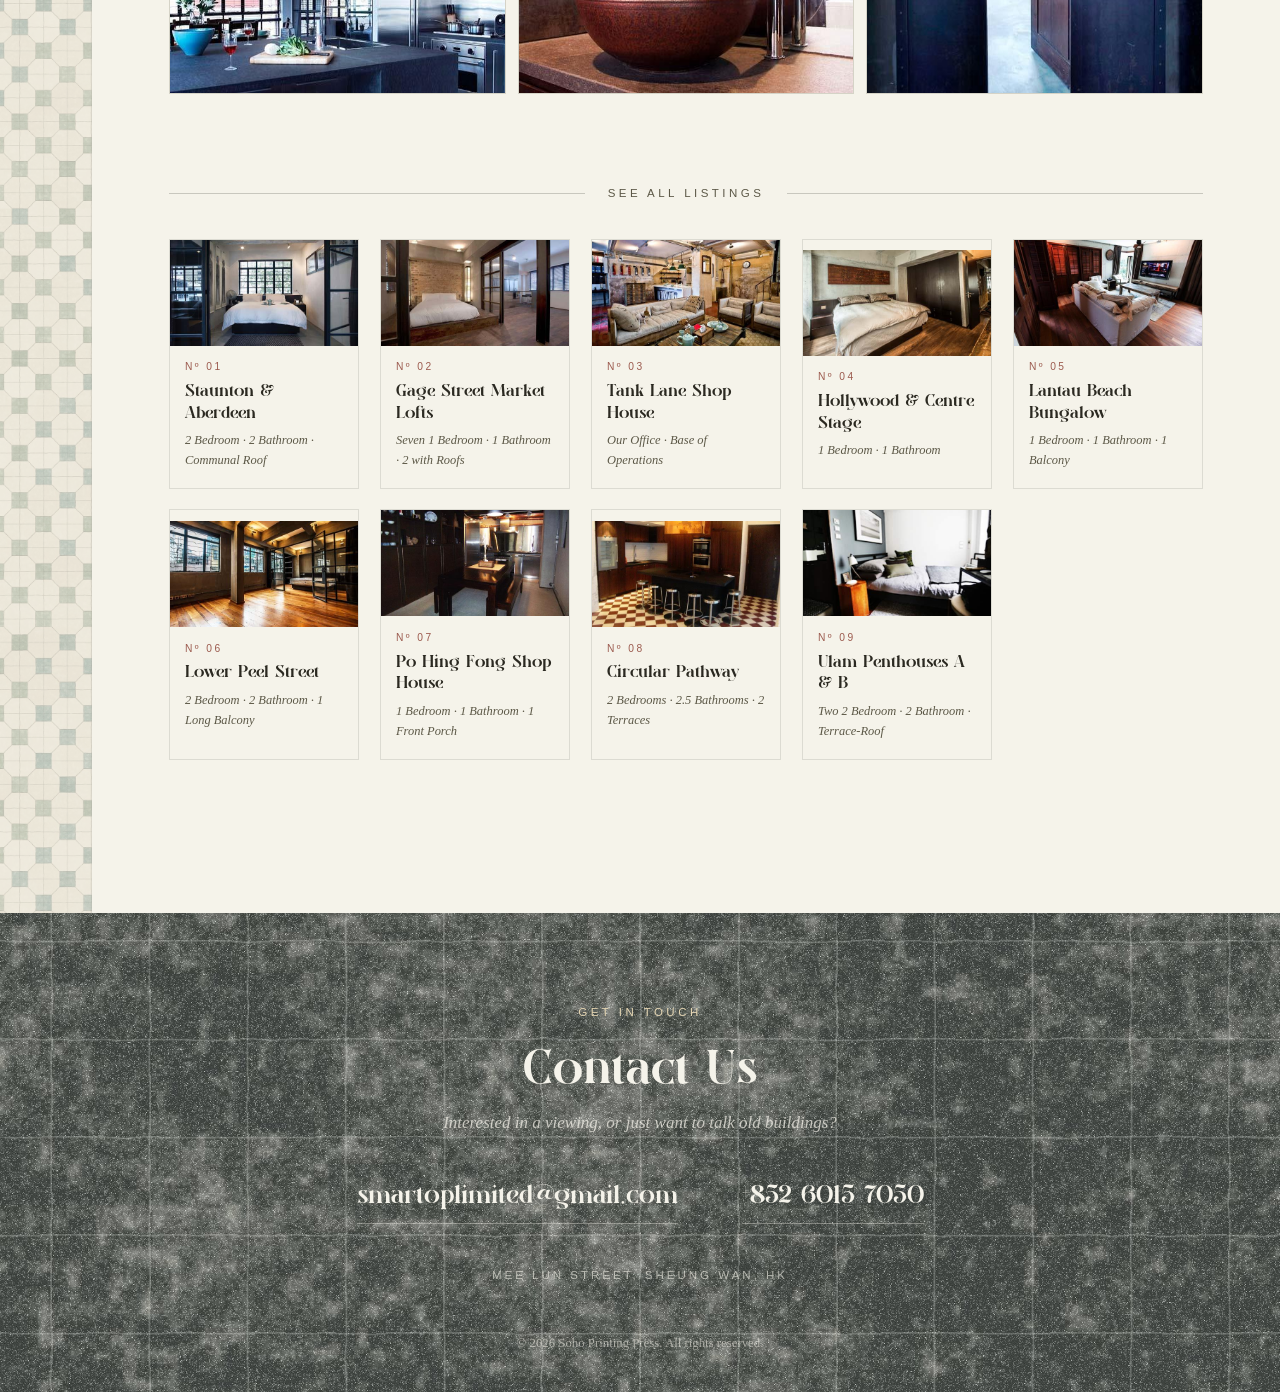
==== commit 73af408d: "Update contact address" ====
--- a/index.html
+++ b/index.html
@@ -123,7 +123,7 @@
       <a href="mailto:smartoplimited@gmail.com">smartoplimited@gmail.com</a>
       <a href="tel:+85260157050">+852 6015 7050</a>
     </div>
-    <p class="footer-addr reveal">Tank Lane Shop House &middot; Soho &middot; Hong Kong</p>
+    <p class="footer-addr reveal">Mee Lun Street, Sheung Wan, HK</p>
     <p class="copyright">&copy; <span id="year">2025</span> Soho Printing Press. All rights reserved.</p>
   </div>
 </footer>
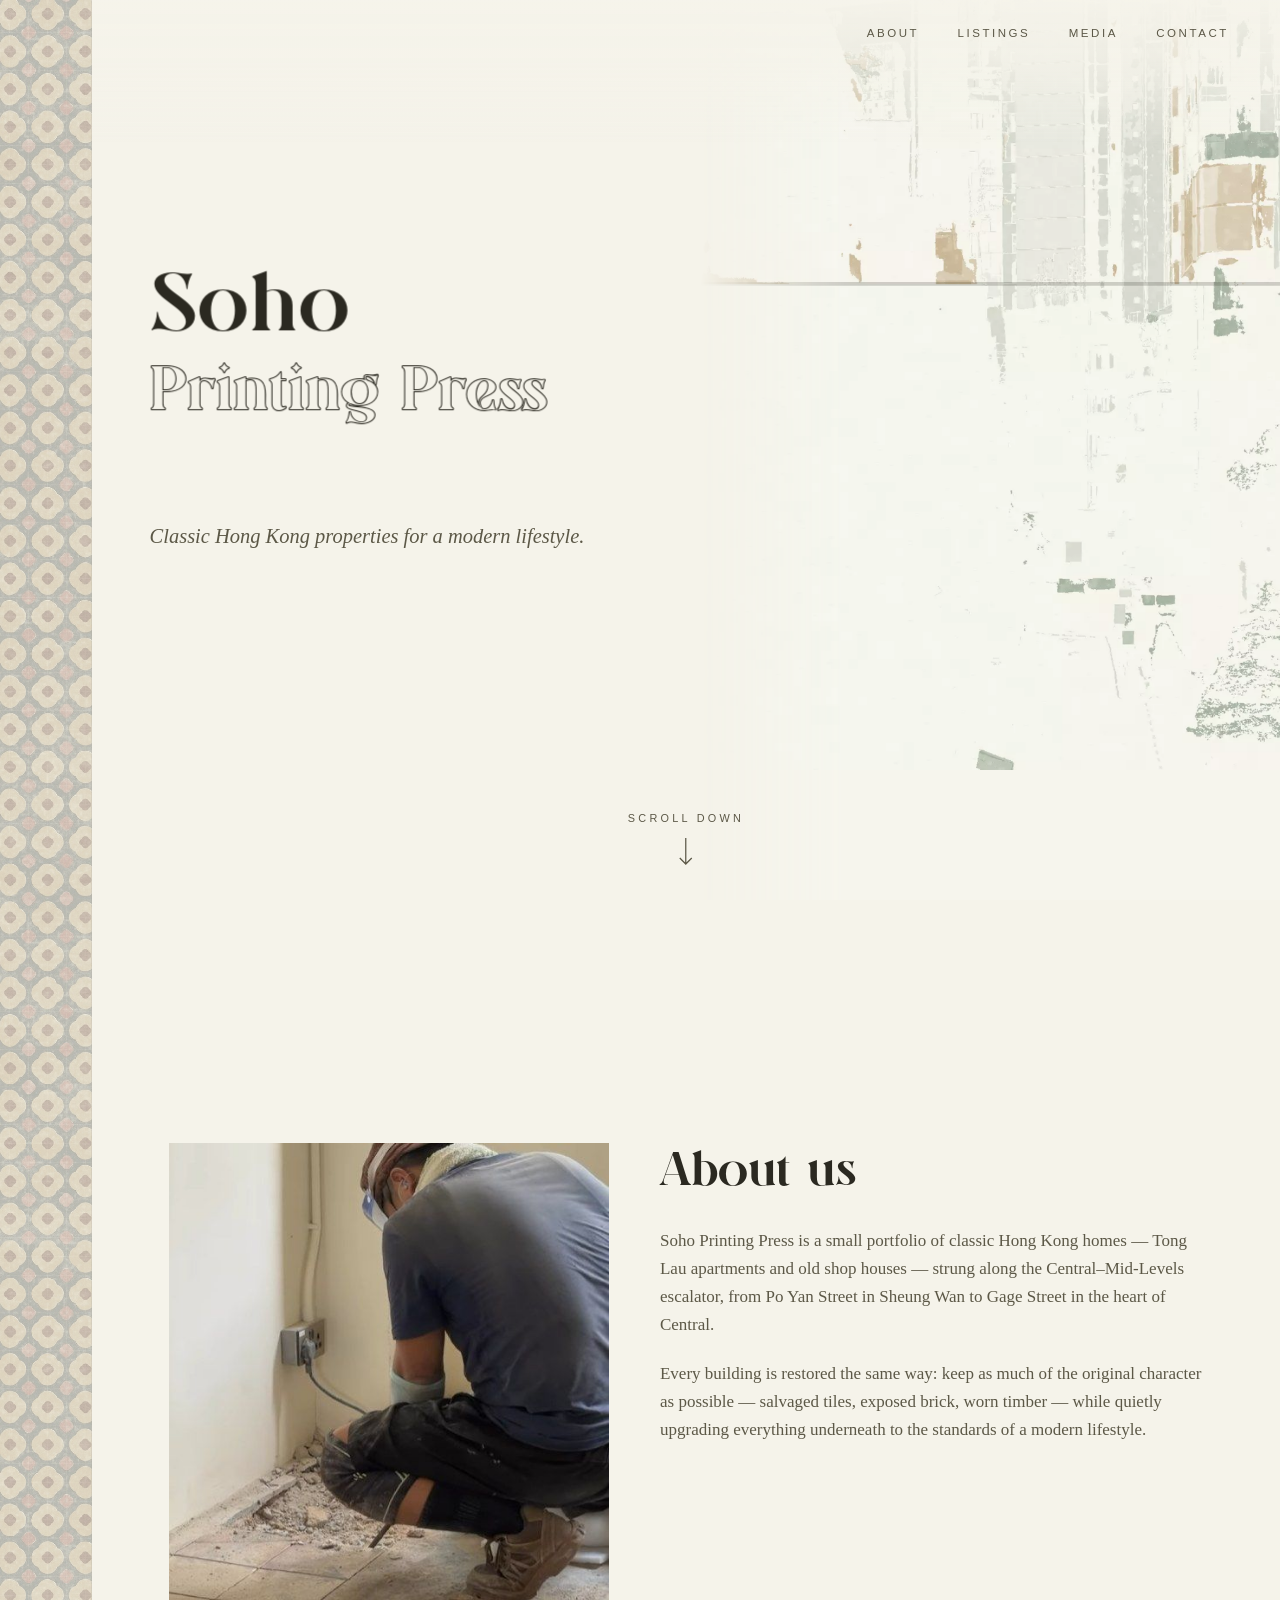
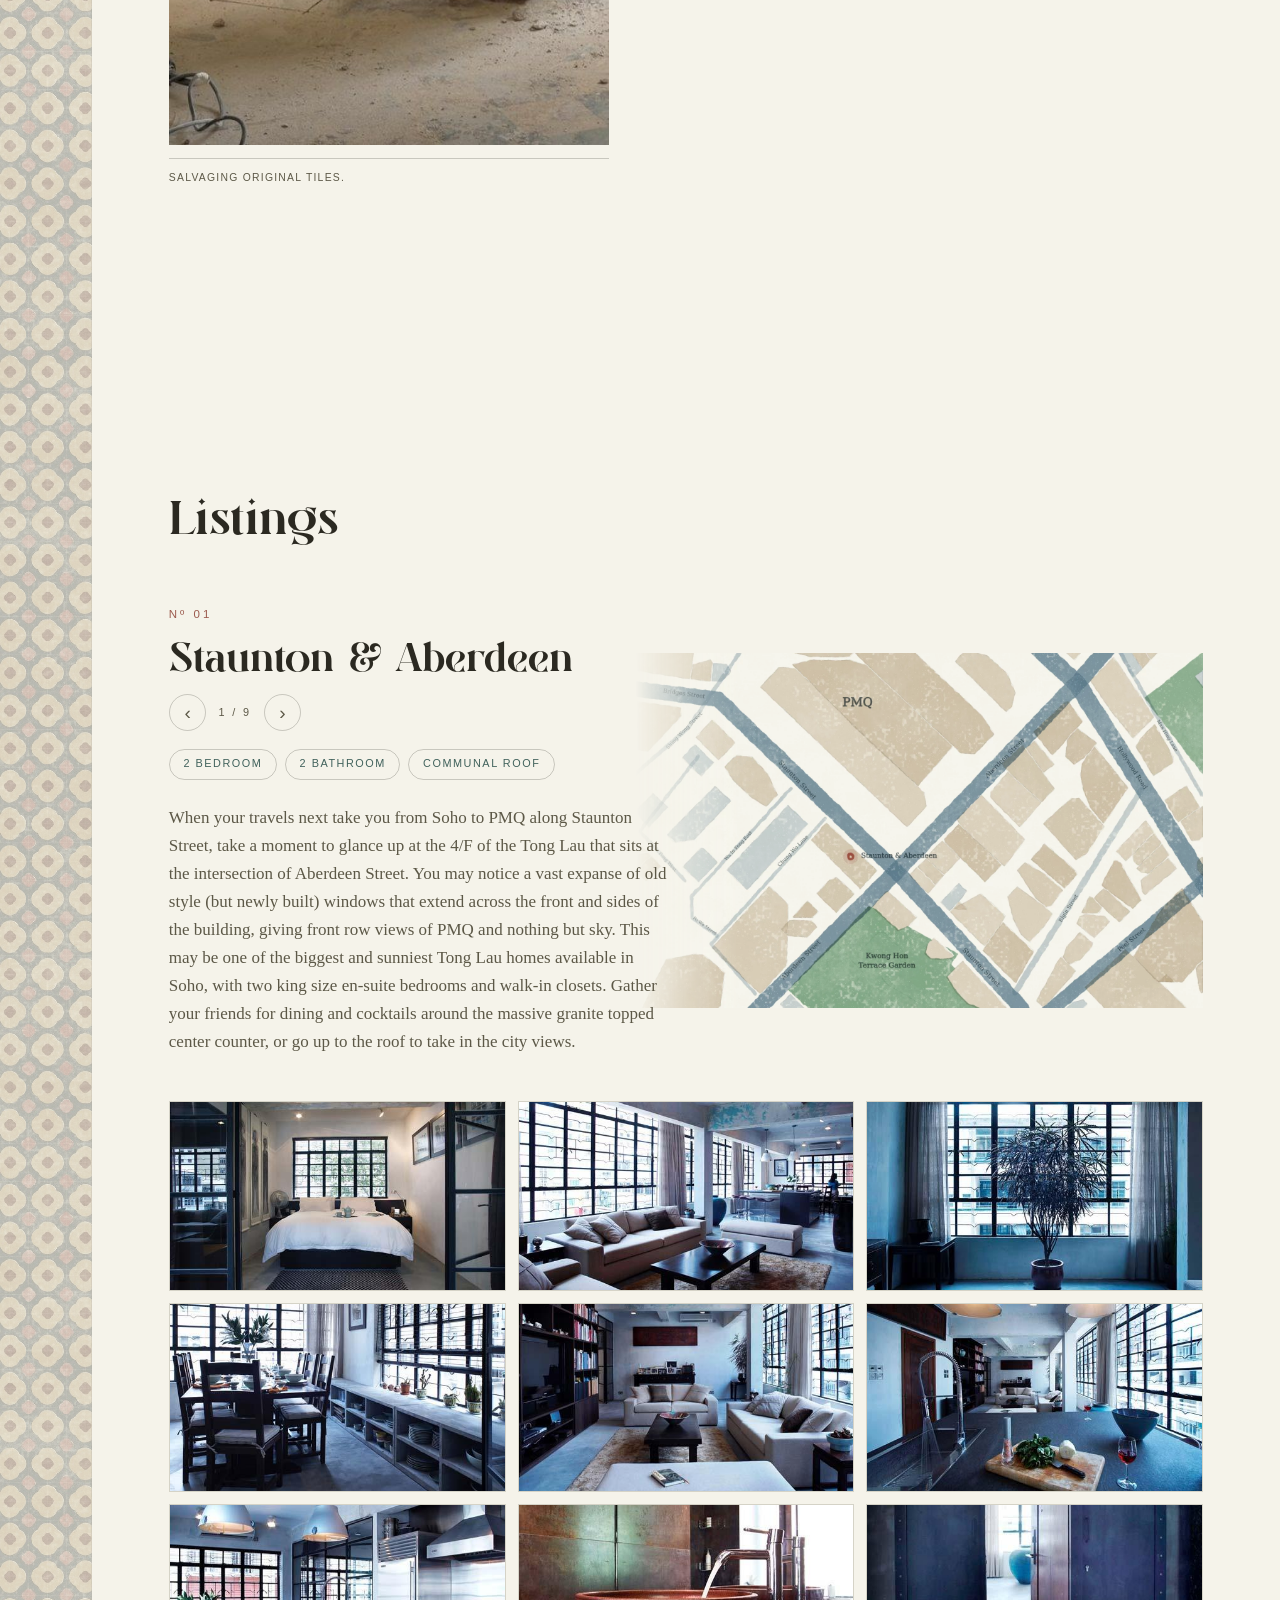
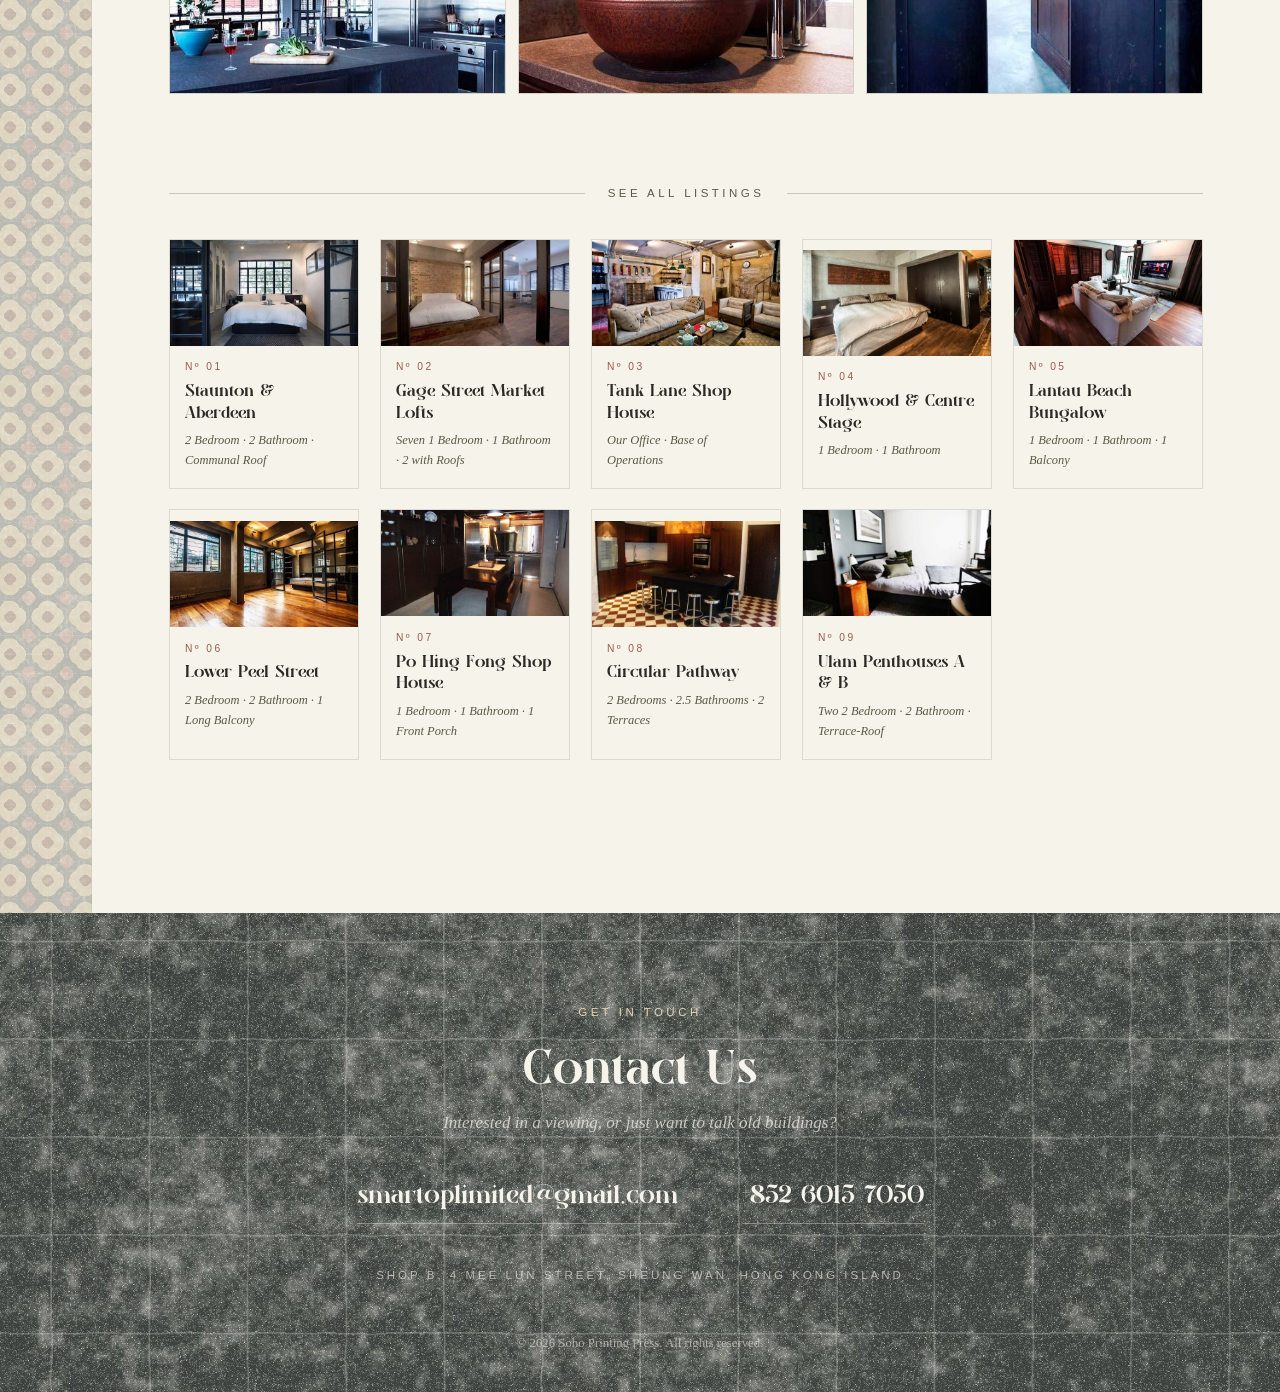
==== commit 836f205e: "Update contact address to full address" ====
--- a/index.html
+++ b/index.html
@@ -123,7 +123,7 @@
       <a href="mailto:smartoplimited@gmail.com">smartoplimited@gmail.com</a>
       <a href="tel:+85260157050">+852 6015 7050</a>
     </div>
-    <p class="footer-addr reveal">Mee Lun Street, Sheung Wan, HK</p>
+    <p class="footer-addr reveal">Shop B, 4 Mee Lun Street, Sheung Wan, Hong Kong Island</p>
     <p class="copyright">&copy; <span id="year">2025</span> Soho Printing Press. All rights reserved.</p>
   </div>
 </footer>
